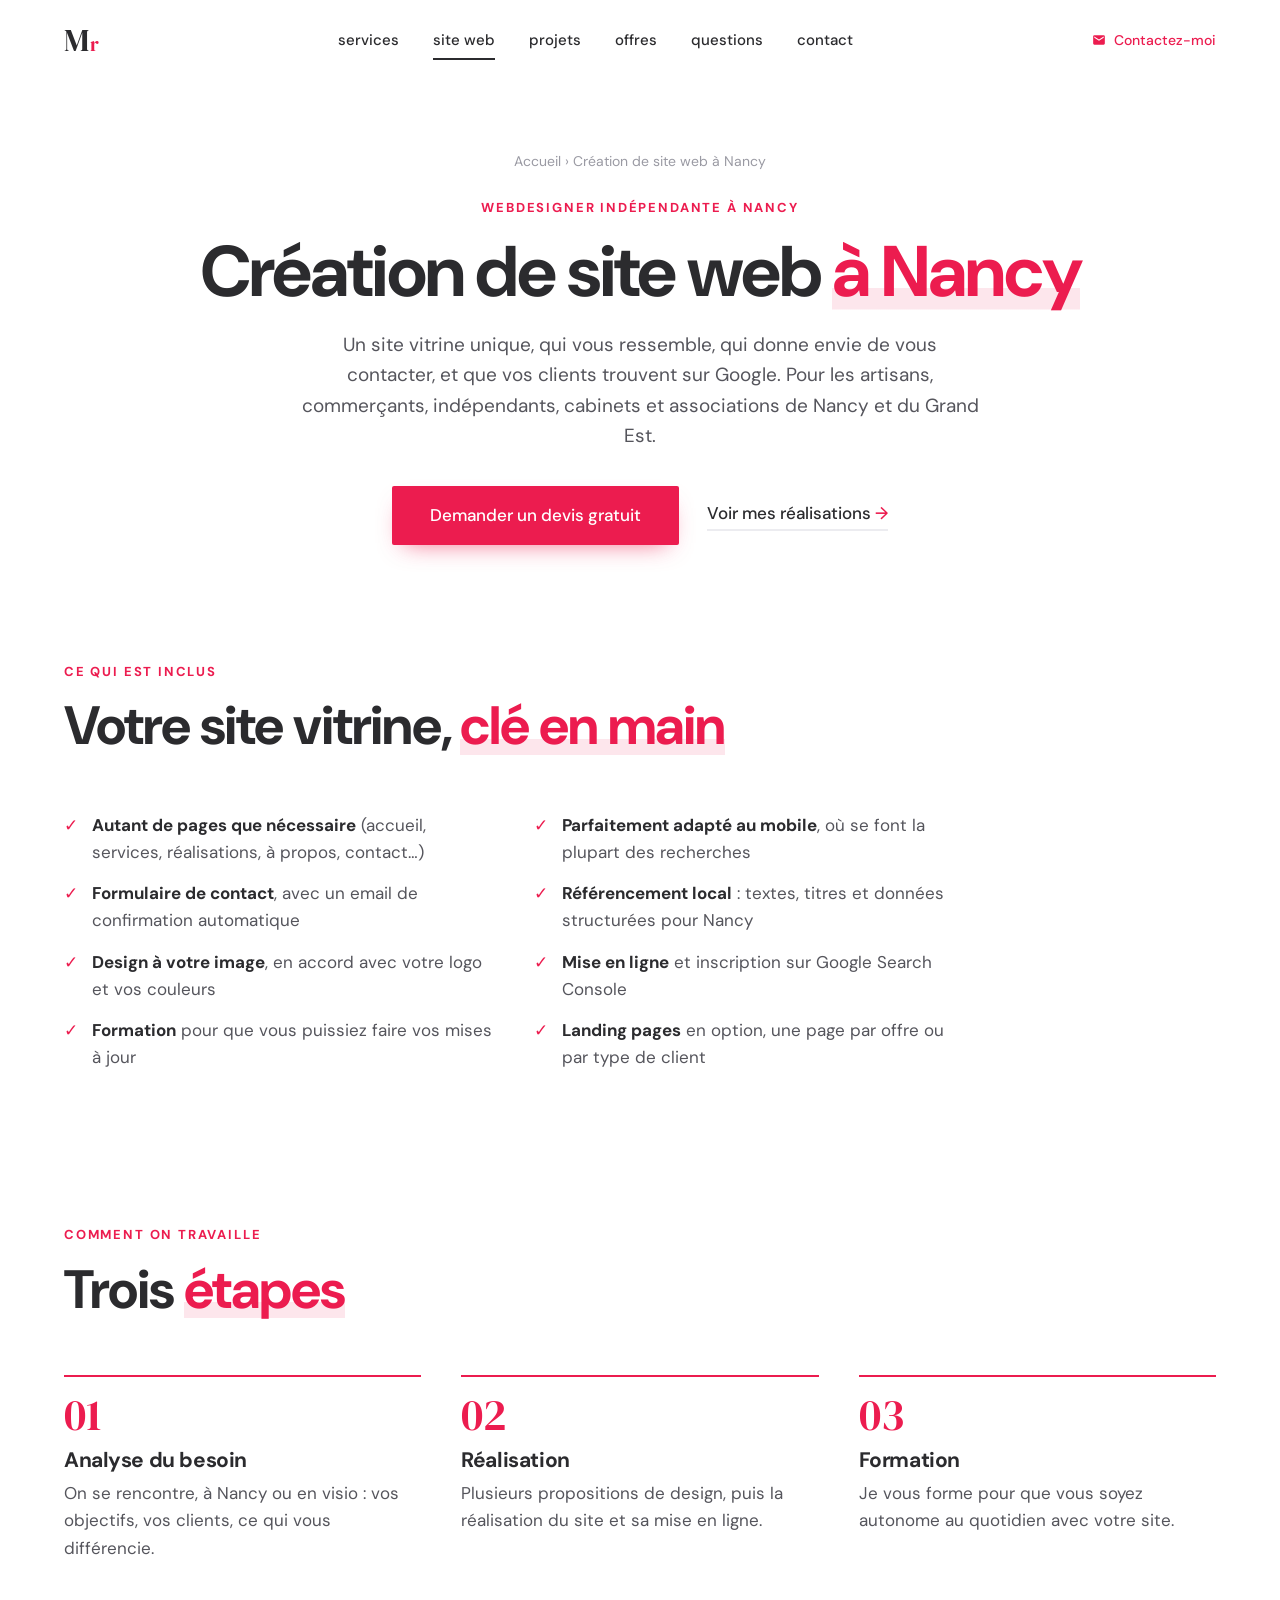
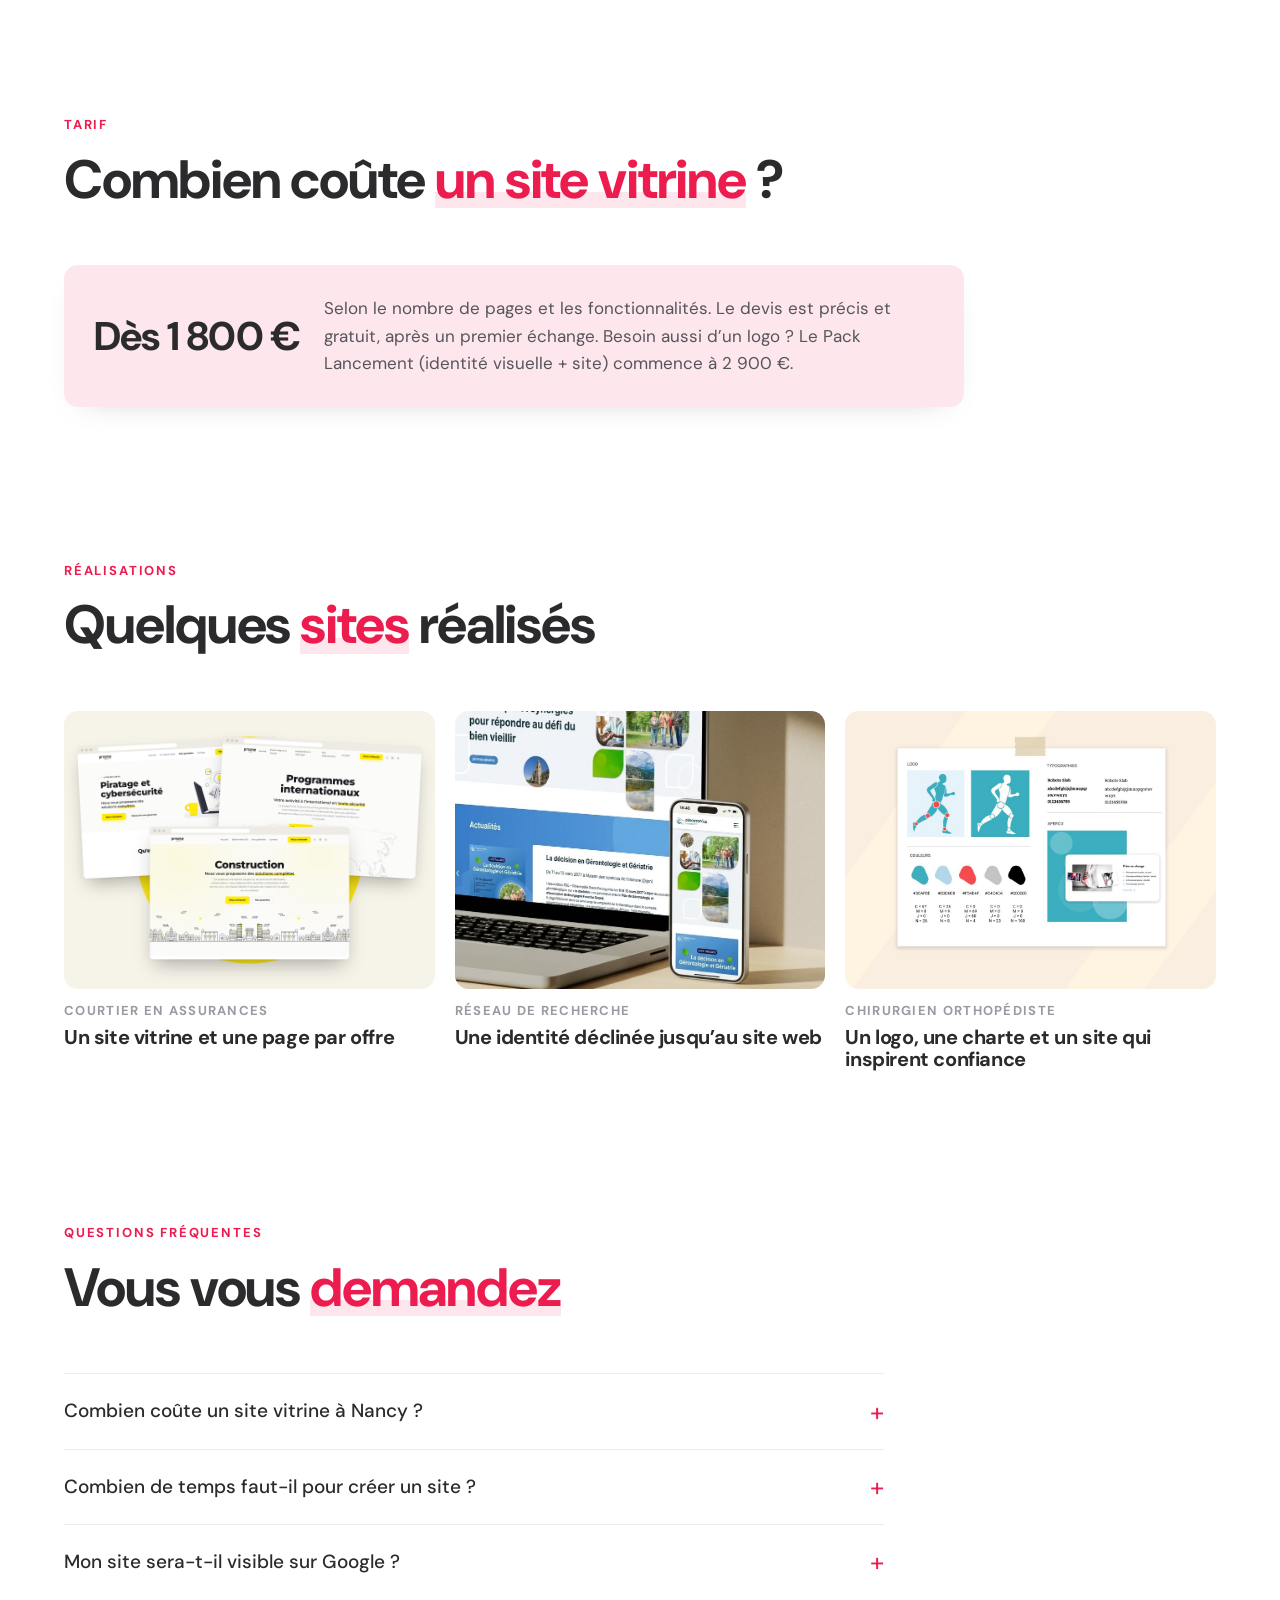
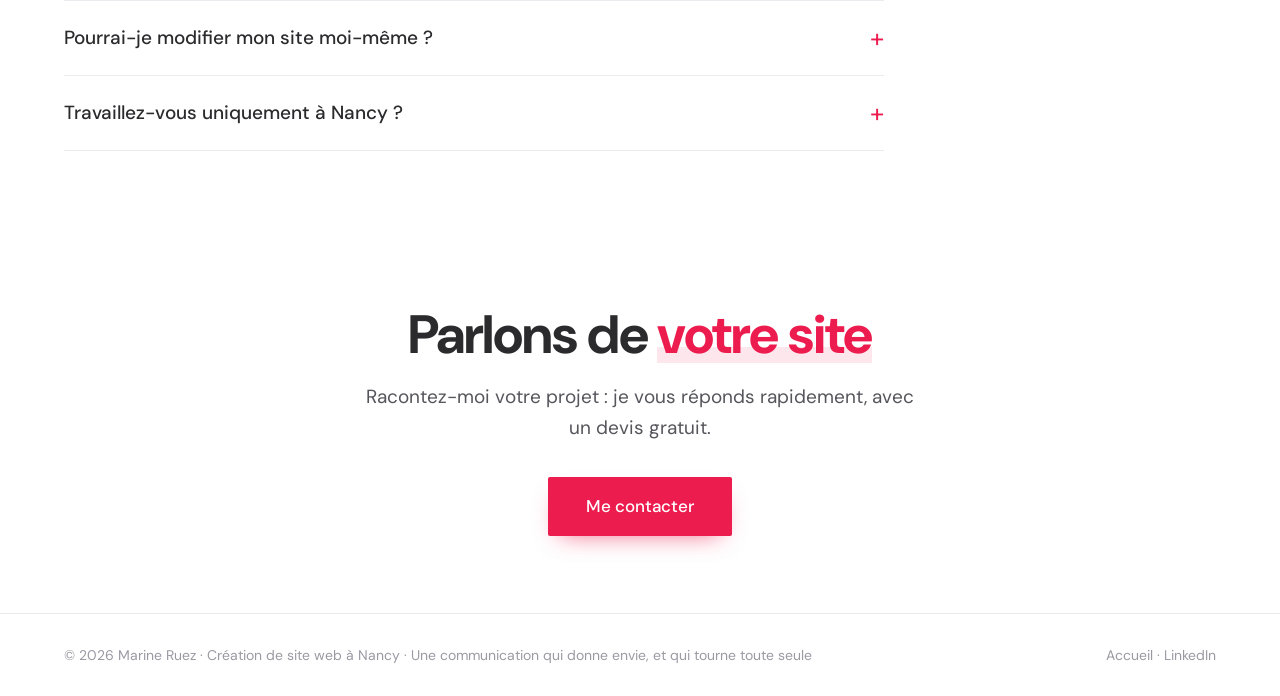
==== creation-site-web-nancy/index.html @ b9adcfc9 "Page « Création de site web à Nancy » et référencement local Nouvelle page dédiée, liens depuis le m" ====
<!doctype html>
<html lang="fr">
<head>
  <meta charset="utf-8">
  <meta name="viewport" content="width=device-width, initial-scale=1">
  <title>Création de site web à Nancy · Marine Ruez, webdesigner indépendante</title>
  <meta name="description" content="Création de site vitrine à Nancy pour les artisans, commerçants, indépendants et associations : un site unique, adapté au mobile, bien référencé sur Google. Devis gratuit.">
  <link rel="canonical" href="https://marineruez.fr/creation-site-web-nancy/">
  <meta name="robots" content="index, follow, max-image-preview:large">
  <meta name="author" content="Marine Ruez">
  <link rel="icon" href="../favicon.svg" type="image/svg+xml">

  <meta property="og:type" content="website">
  <meta property="og:locale" content="fr_FR">
  <meta property="og:site_name" content="Marine Ruez">
  <meta property="og:url" content="https://marineruez.fr/creation-site-web-nancy/">
  <meta property="og:title" content="Création de site web à Nancy · Marine Ruez">
  <meta property="og:description" content="Un site vitrine unique, adapté au mobile et bien référencé, pour les petites structures de Nancy et du Grand Est.">
  <meta property="og:image" content="https://marineruez.fr/assets/og-image.png">
  <meta property="og:image:width" content="1200">
  <meta property="og:image:height" content="630">
  <meta name="twitter:card" content="summary_large_image">

  <!-- Données structurées : service, fil d'Ariane et questions fréquentes -->
  <script type="application/ld+json">
  {
    "@context": "https://schema.org",
    "@graph": [
      {
        "@type": "Service",
        "@id": "https://marineruez.fr/creation-site-web-nancy/#service",
        "name": "Création de site web à Nancy",
        "serviceType": "Création de site web",
        "url": "https://marineruez.fr/creation-site-web-nancy/",
        "description": "Création de sites vitrines et de landing pages, adaptés au mobile et pensés pour le référencement, pour les petites structures de Nancy et du Grand Est.",
        "provider": { "@id": "https://marineruez.fr/#service" },
        "areaServed": [{ "@type": "City", "name": "Nancy" }, { "@type": "AdministrativeArea", "name": "Métropole du Grand Nancy" }, { "@type": "AdministrativeArea", "name": "Meurthe-et-Moselle" }, { "@type": "AdministrativeArea", "name": "Grand Est" }],
        "offers": { "@type": "Offer", "priceCurrency": "EUR", "priceSpecification": { "@type": "PriceSpecification", "minPrice": 1800, "priceCurrency": "EUR" } }
      },
      {
        "@type": "BreadcrumbList",
        "itemListElement": [
          { "@type": "ListItem", "position": 1, "name": "Accueil", "item": "https://marineruez.fr/" },
          { "@type": "ListItem", "position": 2, "name": "Création de site web à Nancy", "item": "https://marineruez.fr/creation-site-web-nancy/" }
        ]
      },
      {
        "@type": "FAQPage",
        "mainEntity": [
          { "@type": "Question", "name": "Combien coûte un site vitrine à Nancy ?", "acceptedAnswer": { "@type": "Answer", "text": "Un site vitrine coûte dès 1 800 €, selon le nombre de pages et les fonctionnalités. Le devis est personnalisé et gratuit." } },
          { "@type": "Question", "name": "Combien de temps faut-il pour créer un site ?", "acceptedAnswer": { "@type": "Answer", "text": "Cela dépend du projet et de la disponibilité des contenus (textes, photos). Je vous donne un planning précis avec le devis." } },
          { "@type": "Question", "name": "Mon site sera-t-il visible sur Google ?", "acceptedAnswer": { "@type": "Answer", "text": "Oui, le site est construit pour le référencement : textes qui reprennent les mots que tapent vos clients, pages rapides, adaptées au mobile, données structurées, et inscription sur Google Search Console. Je vous aide aussi à créer votre fiche Google Business Profile." } },
          { "@type": "Question", "name": "Pourrai-je modifier mon site moi-même ?", "acceptedAnswer": { "@type": "Answer", "text": "Oui. Je vous forme à la fin du projet pour que vous soyez autonome sur les mises à jour courantes." } },
          { "@type": "Question", "name": "Travaillez-vous uniquement à Nancy ?", "acceptedAnswer": { "@type": "Answer", "text": "Je suis basée à Nancy et je travaille avec des clients de Nancy, du Grand Nancy et du Grand Est, et partout en France à distance." } }
        ]
      }
    ]
  }
  </script>
  <link rel="preconnect" href="https://fonts.googleapis.com">
  <link rel="preconnect" href="https://fonts.gstatic.com" crossorigin>
  <link href="https://fonts.googleapis.com/css2?family=DM+Sans:opsz,wght@9..40,400;9..40,500;9..40,700&family=DM+Serif+Display&family=Caveat:wght@500;700&display=swap" rel="stylesheet">
  <link rel="stylesheet" href="../styles.css">
  <style>
    /* Styles propres à cette page, avec les couleurs du site */
    .page-hero { padding: 150px var(--gutter) 40px; max-width: calc(var(--content) + 2 * 64px); margin: 0 auto; text-align: center; }
    .page-hero h1 { font-size: clamp(40px, 5.6vw, 72px); font-weight: 700; letter-spacing: -0.03em; max-width: 900px; margin: 0 auto; }
    .page-hero .lead { max-width: 680px; margin-left: auto; margin-right: auto; }
    .page-hero .hero-ctas { display: flex; flex-wrap: wrap; align-items: center; justify-content: center; gap: 28px; margin-top: 34px; }
    .crumbs { font-size: 14px; color: var(--muted); margin-bottom: 26px; }
    .crumbs a { text-decoration: none; }
    .crumbs a:hover { color: var(--accent); }
    .checks { display: grid; grid-template-columns: repeat(2, minmax(0, 1fr)); gap: 14px 40px; max-width: 900px; }
    .checks li { position: relative; padding-left: 28px; color: var(--ink-soft); }
    .checks li::before { content: "✓"; position: absolute; left: 0; color: var(--accent); font-weight: 700; }
    .checks strong { color: var(--ink); }
    .steps { display: grid; grid-template-columns: repeat(3, minmax(0, 1fr)); gap: 40px; counter-reset: step; }
    .steps li { counter-increment: step; border-top: 2px solid var(--line); padding-top: 18px; }
    .steps li::before { content: "0" counter(step); display: block; font-family: var(--serif); font-size: 44px; color: var(--accent); line-height: 1; margin-bottom: 12px; }
    .steps h3 { font-size: 21px; margin-bottom: 8px; }
    .steps p { color: var(--ink-soft); }
    .price { display: flex; flex-wrap: wrap; align-items: center; gap: 10px 24px; background: var(--accent-soft); border-radius: var(--radius); padding: 30px; max-width: 900px; }
    .price strong { font-size: clamp(28px, 3.4vw, 40px); letter-spacing: -0.02em; }
    .price p { color: var(--ink-soft); flex: 1 1 280px; }
    .refs { display: grid; grid-template-columns: repeat(3, minmax(0, 1fr)); gap: 20px; }
    .ref img { border-radius: var(--radius); aspect-ratio: 4 / 3; object-fit: cover; width: 100%; background: var(--bg-soft); }
    .ref p { margin-top: 12px; font-size: 13px; font-weight: 700; letter-spacing: .1em; text-transform: uppercase; color: var(--muted); }
    .ref h3 { font-size: 20px; margin-top: 4px; }
    .cta-band { text-align: center; }
    .cta-band .lead { margin: 18px auto 34px; }
    .section-tight { padding-top: clamp(40px, 6vw, 80px); padding-bottom: clamp(40px, 6vw, 80px); }
    @media (max-width: 900px) {
      .page-hero { padding-top: 110px; }
      .steps, .refs, .checks { grid-template-columns: minmax(0, 1fr); }
    }

    /* ---------- Animations de la page ---------- */
    /* introduction : les lignes apparaissent l'une après l'autre au chargement */
    .page-hero > * { animation: hero-in .8s cubic-bezier(.2, .8, .2, 1) both; }
    .page-hero > :nth-child(2) { animation-delay: .1s; } .page-hero > :nth-child(3) { animation-delay: .2s; }
    .page-hero > :nth-child(4) { animation-delay: .35s; } .page-hero > :nth-child(5) { animation-delay: .5s; }
    @keyframes hero-in { from { opacity: 0; transform: translateY(22px); } }
    /* mots en couleur : un surlignage rose se dessine dessous */
    .page-hero h1 .accent, .title .accent {
      background: linear-gradient(var(--accent-soft), var(--accent-soft)) no-repeat 0 88% / 0 .3em;
      transition: background-size .9s cubic-bezier(.2, .8, .2, 1) .35s;
    }
    .page-hero h1 .accent { animation: hl-draw .9s .7s cubic-bezier(.2, .8, .2, 1) forwards; }
    @keyframes hl-draw { to { background-size: 100% .3em; } }
    .reveal.is-in .title .accent, .title.reveal.is-in .accent { background-size: 100% .3em; }
    /* apparitions au défilement : chaque élément d'un groupe arrive un peu après le précédent (--rd, posé en JS) ;
       :nth-child(n) pour passer devant les délais génériques de styles.css */
    main .reveal:nth-child(n) { transition-delay: var(--rd, 0s); }
    /* inclus : les lignes glissent depuis la gauche et la coche apparaît */
    .checks li.reveal { transform: translateX(-18px); }
    .checks li.reveal.is-in { transform: none; }
    .checks li::before { display: inline-block; transform: scale(0); transition: transform .45s cubic-bezier(.3, 1.6, .5, 1); }
    .checks li.is-in::before { transform: none; transition-delay: calc(var(--rd, 0s) + .3s); }
    /* étapes : le trait du haut se dessine, en rose */
    .steps li { border-top: 0; background: linear-gradient(var(--accent), var(--accent)) no-repeat 0 0 / 0 2px, linear-gradient(var(--line), var(--line)) no-repeat 0 0 / 100% 2px; }
    main .steps li.reveal:nth-child(n) { transition: opacity .7s ease, transform .7s ease, background-size 1s cubic-bezier(.2, .8, .2, 1); transition-delay: var(--rd, 0s), var(--rd, 0s), calc(var(--rd, 0s) + .3s); }
    /* bouton du bas : une fois apparu, il réagit tout de suite au survol */
    main .btn.reveal.is-in:nth-child(n) { transition: opacity .7s ease, transform .2s ease, background .2s; transition-delay: var(--rd, 0s), 0s, 0s; }
    .steps li.is-in { background-size: 100% 2px, 100% 2px; }
    /* tarif : le bloc grandit légèrement en apparaissant */
    .price.reveal { transform: translateY(24px) scale(.96); }
    .price.reveal.is-in { transform: none; }
    /* tarif : tuile qui tourne sur elle-même au survol (skill tuile-rotation) ;
       le délai d'apparition ne touche que l'opacité, pour que la rotation réponde tout de suite */
    .price { transform-origin: 50% 50%; box-shadow: 0 10px 30px -22px rgba(43, 43, 46, .35); }
    main .price.reveal.is-in:nth-child(n) {
      transition: opacity .7s ease, transform .5s cubic-bezier(.2, .8, .2, 1), box-shadow .5s ease;
      transition-delay: var(--rd, 0s), 0s, 0s;
    }
    /* réalisations : l'image se soulève au survol */
    .ref img { transition: transform .45s cubic-bezier(.2, .8, .2, 1), box-shadow .45s ease; }
    /* questions : la réponse se déplie en douceur */
    .faq details[open] p { animation: faq-open .45s ease; }
    @keyframes faq-open { from { opacity: 0; transform: translateY(-8px); } }
    @media (hover: hover) {
      .ref:hover img { transform: translateY(-8px); box-shadow: 0 26px 40px -24px rgba(43, 43, 46, .45); }
      /* tarif : le côté gauche vient vers l'avant, le droit recule ; angle plus doux car la tuile est large */
      .price.reveal.is-in:hover { transform: perspective(1200px) rotateY(8deg); box-shadow: 0 30px 50px -28px rgba(43, 43, 46, .45); }
    }
    @media (prefers-reduced-motion: reduce) {
      .checks li.reveal, .price.reveal { transform: none; }
      .checks li::before { transform: none; }
      .page-hero h1 .accent, .title .accent { background-size: 100% .3em; }
    }
  </style>
</head>
<body>

  <header class="topbar">
    <a href="../" class="logo" aria-label="Accueil">M<span>r</span></a>
    <nav class="nav" id="nav" aria-label="Navigation principale">
      <a href="../#services">services</a>
      <a href="./" class="is-active" aria-current="page">site web</a>
      <a href="../#projets">projets</a>
      <a href="../#offres">offres</a>
      <a href="#faq">questions</a>
      <a href="../#contact">contact</a>
      <a href="../#contact" class="nav-rdv">Contactez-moi</a>
    </nav>
    <a href="../#contact" class="call">
      <svg viewBox="0 0 24 24" aria-hidden="true"><path d="M20 4H4a2 2 0 0 0-2 2v12a2 2 0 0 0 2 2h16a2 2 0 0 0 2-2V6a2 2 0 0 0-2-2zm0 4.2-8 5-8-5V6l8 5 8-5z"/></svg>
      Contactez-moi
    </a>
    <button class="burger" aria-label="Ouvrir le menu" aria-controls="nav" aria-expanded="false"><span></span><span></span></button>
  </header>

  <main>

    <section class="page-hero">
      <p class="crumbs"><a href="../">Accueil</a> › Création de site web à Nancy</p>
      <p class="eyebrow">Webdesigner indépendante à Nancy</p>
      <h1>Création de site web <span class="accent">à Nancy</span></h1>
      <p class="lead">Un site vitrine unique, qui vous ressemble, qui donne envie de vous contacter, et que vos clients trouvent sur Google. Pour les artisans, commerçants, indépendants, cabinets et associations de Nancy et du Grand Est.</p>
      <div class="hero-ctas">
        <a href="../#contact" class="btn">Demander un devis gratuit</a>
        <a href="../#projets" class="link-arrow">Voir mes réalisations</a>
      </div>
    </section>

    <section class="section section-tight">
      <div class="section-head">
        <p class="eyebrow">Ce qui est inclus</p>
        <h2 class="title">Votre site vitrine, <span class="accent">clé en main</span></h2>
      </div>
      <ul class="checks">
        <li><strong>Autant de pages que nécessaire</strong> (accueil, services, réalisations, à propos, contact…)</li>
        <li><strong>Parfaitement adapté au mobile</strong>, où se font la plupart des recherches</li>
        <li><strong>Formulaire de contact</strong>, avec un email de confirmation automatique</li>
        <li><strong>Référencement local</strong>&nbsp;: textes, titres et données structurées pour Nancy</li>
        <li><strong>Design à votre image</strong>, en accord avec votre logo et vos couleurs</li>
        <li><strong>Mise en ligne</strong> et inscription sur Google Search Console</li>
        <li><strong>Formation</strong> pour que vous puissiez faire vos mises à jour</li>
        <li><strong>Landing pages</strong> en option, une page par offre ou par type de client</li>
      </ul>
    </section>

    <section class="section section-tight">
      <div class="section-head">
        <p class="eyebrow">Comment on travaille</p>
        <h2 class="title">Trois <span class="accent">étapes</span></h2>
      </div>
      <ol class="steps">
        <li>
          <h3>Analyse du besoin</h3>
          <p>On se rencontre, à Nancy ou en visio&nbsp;: vos objectifs, vos clients, ce qui vous différencie.</p>
        </li>
        <li>
          <h3>Réalisation</h3>
          <p>Plusieurs propositions de design, puis la réalisation du site et sa mise en ligne.</p>
        </li>
        <li>
          <h3>Formation</h3>
          <p>Je vous forme pour que vous soyez autonome au quotidien avec votre site.</p>
        </li>
      </ol>
    </section>

    <section class="section section-tight">
      <div class="section-head">
        <p class="eyebrow">Tarif</p>
        <h2 class="title">Combien coûte <span class="accent">un site vitrine</span>&nbsp;?</h2>
      </div>
      <div class="price">
        <strong>Dès 1&nbsp;800&nbsp;€</strong>
        <p>Selon le nombre de pages et les fonctionnalités. Le devis est précis et gratuit, après un premier échange. Besoin aussi d’un logo&nbsp;? Le Pack Lancement (identité visuelle + site) commence à 2&nbsp;900&nbsp;€.</p>
      </div>
    </section>

    <section class="section section-tight">
      <div class="section-head">
        <p class="eyebrow">Réalisations</p>
        <h2 class="title">Quelques <span class="accent">sites</span> réalisés</h2>
      </div>
      <div class="refs">
        <article class="ref">
          <img src="../assets/realisations/realisation-3.jpg" alt="Les trois landing pages Construction, Cybersécurité et Programmes internationaux" loading="lazy" onerror="this.remove()">
          <p>Courtier en assurances</p>
          <h3>Un site vitrine et une page par offre</h3>
        </article>
        <article class="ref">
          <img src="../assets/projets/site-gerontopole-vignette.jpg" alt="Le site affiché sur ordinateur et sur téléphone : page d’accueil et actualités" loading="lazy" onerror="this.remove()">
          <p>Réseau de recherche</p>
          <h3>Une identité déclinée jusqu’au site web</h3>
        </article>
        <article class="ref">
          <img src="../assets/projets/identite-chirurgie.jpg" alt="Planche d’identité : logo, couleurs, typographies et aperçu" loading="lazy" onerror="this.remove()">
          <p>Chirurgien orthopédiste</p>
          <h3>Un logo, une charte et un site qui inspirent confiance</h3>
        </article>
      </div>
    </section>

    <section class="section faq section-tight" id="faq">
      <div class="section-head">
        <p class="eyebrow">Questions fréquentes</p>
        <h2 class="title">Vous vous <span class="accent">demandez</span></h2>
      </div>
      <div class="faq-list">
        <details>
          <summary>Combien coûte un site vitrine à Nancy&nbsp;?</summary>
          <p>Un site vitrine coûte dès 1&nbsp;800&nbsp;€, selon le nombre de pages et les fonctionnalités. Le devis est personnalisé et gratuit.</p>
        </details>
        <details>
          <summary>Combien de temps faut-il pour créer un site&nbsp;?</summary>
          <p>Cela dépend du projet et de la disponibilité des contenus (textes, photos). Je vous donne un planning précis avec le devis.</p>
        </details>
        <details>
          <summary>Mon site sera-t-il visible sur Google&nbsp;?</summary>
          <p>Oui, le site est construit pour le référencement&nbsp;: textes qui reprennent les mots que tapent vos clients, pages rapides, adaptées au mobile, données structurées, et inscription sur Google Search Console. Je vous aide aussi à créer votre fiche Google Business Profile.</p>
        </details>
        <details>
          <summary>Pourrai-je modifier mon site moi-même&nbsp;?</summary>
          <p>Oui. Je vous forme à la fin du projet pour que vous soyez autonome sur les mises à jour courantes.</p>
        </details>
        <details>
          <summary>Travaillez-vous uniquement à Nancy&nbsp;?</summary>
          <p>Je suis basée à Nancy et je travaille avec des clients de Nancy, du Grand Nancy et du Grand Est, et partout en France à distance.</p>
        </details>
      </div>
    </section>

    <section class="section cta-band section-tight">
      <h2 class="title">Parlons de <span class="accent">votre site</span></h2>
      <p class="lead">Racontez-moi votre projet&nbsp;: je vous réponds rapidement, avec un devis gratuit.</p>
      <a href="../#contact" class="btn">Me contacter</a>
    </section>

  </main>

  <footer class="footer">
    <p>© <span id="year"></span> Marine Ruez · Création de site web à Nancy · Une communication qui donne envie, et qui tourne toute seule</p>
    <p class="footer-links"><a href="../">Accueil</a> · <a href="https://www.linkedin.com/in/marine-ruez-2370468b/" target="_blank" rel="noopener me">LinkedIn</a></p>
  </footer>

  <script>
    document.getElementById("year").textContent = new Date().getFullYear();
    const burger = document.querySelector(".burger");
    const nav = document.getElementById("nav");
    burger.addEventListener("click", () => {
      const open = burger.getAttribute("aria-expanded") === "true";
      burger.setAttribute("aria-expanded", String(!open));
      nav.classList.toggle("is-open", !open);
    });
    const topbar = document.querySelector(".topbar");
    addEventListener("scroll", () => topbar.classList.toggle("is-scrolled", scrollY > 10), { passive: true });

    // Apparitions au défilement : les éléments d'un même groupe arrivent l'un après l'autre
    const revealer = new IntersectionObserver(
      (entries) => entries.forEach((e) => e.isIntersecting && (e.target.classList.add("is-in"), revealer.unobserve(e.target))),
      { threshold: 0.15, rootMargin: "0px 0px -40px 0px" }
    );
    document.querySelectorAll(".section-head, .checks li, .steps li, .price, .ref, .faq details, .cta-band > *").forEach((el) => {
      el.classList.add("reveal");
      el.style.setProperty("--rd", [...el.parentElement.children].indexOf(el) * 0.08 + "s");
      revealer.observe(el);
    });
  </script>
</body>
</html>
---- styles.css ----
/* =========================================================
   Marine Ruez — portfolio
   ========================================================= */

:root {
  --ink: #2b2b2e;
  --ink-soft: #55555c;
  --muted: #9a9aa3;
  --line: #ececf0;
  --bg: #ffffff;
  --bg-soft: #f6f6f8;
  --accent: #ec1c4f;
  --accent-dark: #c8123f;
  --accent-soft: #fde6ec;
  --peach: #f4b9a7;
  --rose: #f7c3d4;
  --mint: #bfe3dc;
  --teal: #1f4e5f;

  /* marges latérales : contenu centré sur 1400px max, marge minimale sur petit écran */
  --content: 1400px;
  --gutter: max(clamp(20px, 5vw, 64px), calc((100% - var(--content)) / 2));
  --radius: 14px;

  --font: "DM Sans", system-ui, -apple-system, "Segoe UI", sans-serif;
  --serif: "DM Serif Display", Georgia, serif;
  --hand: "Caveat", "Comic Sans MS", cursive;
}

*, *::before, *::after { box-sizing: border-box; }
html { overflow-x: clip; scroll-behavior: smooth; scroll-padding-top: 90px; }
body {
  margin: 0;
  font-family: var(--font);
  color: var(--ink);
  background: var(--bg);
  font-size: 17px;
  line-height: 1.6;
  -webkit-font-smoothing: antialiased;
  overflow-x: clip;
}
img { max-width: 100%; display: block; }
a { color: inherit; }
h1, h2, h3 { line-height: 1.1; margin: 0; letter-spacing: -0.02em; }
p { margin: 0; }
ul, ol { margin: 0; padding: 0; list-style: none; }

.accent { color: var(--accent); }
.eyebrow {
  font-size: 13px; font-weight: 700; letter-spacing: .14em; text-transform: uppercase;
  color: var(--accent); margin-bottom: 14px;
}
.title { font-size: clamp(32px, 4.4vw, 54px); font-weight: 700; }
.lead { color: var(--ink-soft); font-size: 19px; max-width: 560px; margin-top: 18px; }

.btn {
  display: inline-flex; align-items: center; justify-content: center;
  background: var(--accent); color: #fff; text-decoration: none; font-weight: 500;
  padding: 16px 38px; border: 0; border-radius: 2px; font: inherit; font-weight: 500;
  cursor: pointer; transition: background .2s, transform .2s, box-shadow .2s;
  box-shadow: 0 10px 24px -12px rgba(236, 28, 79, .7);
}
.btn:hover { background: var(--accent-dark); transform: translateY(-2px); }
.btn--full { width: 100%; }
.link-arrow { font-weight: 500; text-decoration: none; border-bottom: 2px solid var(--line); padding-bottom: 2px; transition: border-color .2s; }
.link-arrow::after { content: " →"; color: var(--accent); }
.link-arrow:hover { border-color: var(--accent); }

:focus-visible { outline: 2px solid var(--accent); outline-offset: 3px; }

/* ---------- Topbar ---------- */
.logo {
  font-family: var(--serif); font-size: 32px; text-decoration: none; line-height: 1; color: var(--ink);
}
.logo span { color: var(--accent); font-size: .62em; margin-left: 1px; }
.topbar {
  position: fixed; top: 0; left: 0; right: 0; z-index: 30;
  display: flex; align-items: center; justify-content: space-between;
  padding: 22px var(--gutter);
  background: rgba(255, 255, 255, .86); backdrop-filter: blur(10px);
  transition: box-shadow .3s;
}
.topbar.is-scrolled { box-shadow: 0 1px 0 var(--line); }
.burger { display: none; }
.nav { display: flex; gap: 34px; }
.nav a {
  text-decoration: none; font-size: 15px; font-weight: 500; position: relative; padding: 6px 0;
}
.nav a::after {
  content: ""; position: absolute; left: 0; right: 0; bottom: -2px; height: 2px; background: var(--ink);
  transform: scaleX(0); transform-origin: left; transition: transform .3s;
}
.nav a:hover::after, .nav a.is-active::after { transform: scaleX(1); }
.call {
  display: inline-flex; align-items: center; gap: 8px; color: var(--accent);
  font-size: 14px; font-weight: 500; text-decoration: none;
}
.call svg { width: 14px; height: 14px; fill: currentColor; }


/* ---------- 1. Hero ---------- */
.hero {
  min-height: 100vh; padding: 120px var(--gutter) 48px;
  display: grid; grid-template-columns: minmax(0, 1fr) minmax(0, 1.25fr); grid-template-rows: 1fr auto;
  column-gap: 40px; align-items: center;
}
.hello { font-size: 19px; font-weight: 500; margin-bottom: 6px; }
.hero h1 { font-size: clamp(54px, 7.4vw, 96px); font-weight: 700; letter-spacing: -0.04em; }
.i-dot { position: relative; }
.i-dot::before {
  /* le point rouge du « i », comme sur la maquette */
  content: ""; position: absolute; left: 50%; top: .29em; width: .2em; height: .2em; border-radius: 50%;
  background: var(--accent); transform: translateX(-50%); box-shadow: 0 0 0 .06em var(--bg);
}
.hero-lead { font-size: clamp(24px, 2.7vw, 34px); font-weight: 700; letter-spacing: -0.02em; line-height: 1.2; margin-top: 18px; max-width: 620px; color: var(--ink-soft); }
.hero-sub { margin-top: 18px; color: var(--ink-soft); max-width: 540px; }
.hero-ctas { display: flex; align-items: center; gap: 28px; margin-top: 36px; flex-wrap: wrap; }

.hero-info {
  grid-column: 1 / -1; display: flex; gap: 0; margin: 48px 0 0; flex-wrap: wrap;
}
.hero-info > div { padding-right: 36px; margin-right: 36px; border-right: 1px solid var(--line); }
.hero-info > div:last-child { border: 0; }
.hero-info dt { font-weight: 700; font-size: 16px; }
.hero-info dd { margin: 4px 0 0; font-size: 15px; color: var(--ink-soft); }
.hero-info a { text-decoration: none; }
.hero-info a:hover { color: var(--accent); }

/* Collage */
.collage { position: relative; aspect-ratio: 1 / 1.08; width: 100%; max-width: 540px; justify-self: center; container-type: inline-size; margin-right: 170px; /* place pour les pétales qui dépassent à droite */ }
.collage-wash {
  position: absolute; inset: 4% 0 0 6%;
  background: radial-gradient(closest-side, #f3f3f6 60%, transparent 100%);
  border-radius: 46% 54% 40% 60% / 50% 40% 60% 50%;
}
.big-m {
  position: absolute; left: 58%; top: 16%; font-family: var(--serif);
  font-size: 82cqw; line-height: .78; color: #141416; z-index: 3; user-select: none;
}
.portrait {
  /* portrait vectorisé : les traits se dessinent à l'arrivée sur la page.
     Le tracé sert de masque qui révèle l'encre finale : l'épaisseur du trait reste constante. */
  position: absolute; left: 2%; top: 0; width: 66%; height: 86%;
}
.portrait-svg { width: 100%; height: 100%; overflow: visible; }
.portrait-svg .lines path {
  fill: none; stroke: #fff; stroke-width: 16; stroke-linecap: round; stroke-linejoin: round;
  stroke-dasharray: 1; stroke-dashoffset: 1;
  animation: draw-line 1.3s ease-out both;
}
.portrait-svg .ink { fill: #1a1a1a; fill-rule: evenodd; }
@keyframes draw-line { to { stroke-dashoffset: 0; } }
@media (prefers-reduced-motion: reduce) {
  .portrait-svg .lines path { animation: none; stroke-dashoffset: 0; }
}
.dot-black { position: absolute; z-index: 3; width: 18px; height: 18px; border-radius: 50%; background: #141416; left: 55%; top: 11%; }
.line-d { position: absolute; z-index: 3; left: 123%; top: 57%; width: 10%; }
/* deux pétales le long du côté droit de la tête */
.petals-side { position: absolute; z-index: 1; right: 18%; top: 4%; width: 34%; height: 70%; pointer-events: none; transform: rotate(14deg); transform-origin: 50% 100%; }
/* les deux pétales partent du même point (en bas) et s’ouvrent en éventail */
.petals-side svg { position: absolute; left: 50%; bottom: 0; height: 100%; width: auto; overflow: visible; transform-origin: 50% 100%; }
.petal-a { transform: translateX(-50%) rotate(-9deg); animation: sway 8s ease-in-out infinite; }
.petal-b { height: 88% !important; transform: translateX(-50%) rotate(15deg); animation: sway 8s ease-in-out -4s infinite; }
@keyframes sway { 50% { rotate: 3deg; } }
.vertical-text {
  position: absolute; z-index: 3; left: -7%; top: 2%; writing-mode: vertical-rl; transform: rotate(180deg);
  font-size: 12px; letter-spacing: .14em; text-transform: uppercase; line-height: 1.5;
}

/* ---------- 3. Story (animation au défilement) ---------- */
.story { height: 280vh; position: relative; }
.story-sticky {
  position: sticky; top: 0; height: 100vh; padding: 100px var(--gutter) 30px;
  display: grid; grid-template-columns: minmax(260px, 1fr) minmax(0, 2fr); gap: 40px; align-items: center;
}
.verbs { display: flex; flex-direction: column; gap: 10px; margin-top: 10px; }
.verb { padding: 16px 0 16px 22px; border-left: 2px solid var(--line); transition: border-color .4s; }
.verb h2 {
  font-size: clamp(30px, 3.4vw, 46px); color: #d4d4da; transition: color .4s;
  display: flex; align-items: baseline; gap: 14px;
}
.verb-num { font-size: 13px; letter-spacing: .1em; color: var(--muted); font-weight: 500; }
.verb p, .verb .verb-body {
  color: var(--ink-soft); font-size: 16px; max-height: 0; overflow: hidden; opacity: 0;
  transition: max-height .5s ease, opacity .4s ease, margin .4s;
}
.verb .verb-body p { max-height: none; opacity: 1; overflow: visible; }
.verb .verb-body p + p { margin-top: 8px; }
.verb.is-active { border-color: var(--accent); }
.verb.is-active h2 { color: var(--ink); }
.verb.is-active .verb-num { color: var(--accent); }
.verb.is-active > p, .verb.is-active .verb-body { max-height: 260px; opacity: 1; margin-top: 10px; }

.story-caption { display: none; }
.stage-wrap { position: relative; height: 100%; min-height: 0; min-width: 0; overflow: hidden; }
.stage {
  position: absolute; left: 50%; top: 50%; width: 760px; height: 600px;
  transform: translate(-50%, -50%) scale(var(--s, 1));
}

/* newsletter */
.nl { position: absolute; left: 240px; top: 100px; width: 280px; height: 380px; transform-origin: 50% 50%; }
.nl-sketch { position: absolute; inset: 0; width: 100%; height: 100%; overflow: visible; }
.nl-sketch path { stroke-dasharray: 1 1; stroke-dashoffset: 1; }
.note {
  position: absolute; font-family: var(--hand); font-size: 24px; color: var(--accent); white-space: nowrap;
  opacity: 0; transform: rotate(-4deg);
}
.note-1 { left: -100px; top: 4px; }
.note-2 { right: -150px; top: 108px; transform: rotate(3deg); }
.note-3 { right: -170px; top: 192px; }
.note-4 { left: -170px; top: 318px; transform: rotate(-6deg); }

.mock { position: absolute; inset: 0; border-radius: 6px; overflow: hidden; }
.m-block { position: absolute; opacity: 0; }
.m-header { left: 0; top: 0; width: 100%; height: 64px; background: var(--teal); display: flex; align-items: center; justify-content: space-between; padding: 0 18px; }
.m-logo { width: 30px; height: 30px; border-radius: 50%; background: var(--peach); color: var(--teal); font: 700 12px/30px var(--font); text-align: center; }
.m-nav { display: flex; flex-direction: column; gap: 6px; align-items: flex-end; }
.m-nav i { display: block; height: 4px; width: 52px; border-radius: 4px; background: rgba(255,255,255,.5); }
.m-nav i + i { width: 40px; }
.m-hero { left: 24px; top: 80px; width: 232px; height: 100px; border-radius: 4px; background: linear-gradient(160deg, #fbe3d9, var(--peach)); overflow: hidden; }
.m-sun { position: absolute; width: 34px; height: 34px; border-radius: 50%; background: var(--accent); right: 36px; top: 18px; }
.m-hill { position: absolute; left: -20px; bottom: -40px; width: 180px; height: 90px; border-radius: 50%; background: var(--teal); }
.m-hill--2 { left: 100px; bottom: -50px; width: 200px; background: #2f6b7f; }
.m-title { left: 24px; top: 190px; width: 232px; font-weight: 700; font-size: 15.5px; line-height: 1.25; color: var(--teal); letter-spacing: -0.01em; }
.m-lines { left: 24px; top: 238px; width: 232px; display: flex; flex-direction: column; gap: 7px; }
.m-lines i { display: block; height: 5px; border-radius: 4px; background: #e6e2dc; }
.m-lines i:nth-child(3) { width: 92%; } .m-lines i:nth-child(4) { width: 70%; }
.m-btn { left: 24px; top: 294px; width: 110px; height: 30px; border-radius: 4px; background: var(--accent); color: #fff; font-size: 12px; font-weight: 700; display: grid; place-items: center; }
.m-footer { left: 0; top: 342px; width: 100%; height: 38px; border-top: 1px solid #e6e2dc; display: flex; justify-content: space-between; align-items: center; padding: 0 24px; font-size: 10px; color: #8a8a90; }
.mock::before { content: ""; position: absolute; inset: 0; background: #f6f1ea; opacity: var(--mock-bg, 0); }

.swatches { position: absolute; left: 240px; top: 506px; width: 280px; display: flex; justify-content: space-between; }
.swatches li { width: 56px; text-align: center; opacity: 0; }
.swatches li::before { content: ""; display: block; width: 40px; height: 40px; margin: 0 auto 6px; border-radius: 50%; background: var(--c); border: 1px solid rgba(0,0,0,.08); }
.swatches span { font-family: var(--hand); font-size: 17px; color: var(--ink-soft); }

/* supports imprimés */
.print { position: absolute; opacity: 0; will-change: transform, opacity; }
.print .m-logo { display: block; }
.print-kakemono { left: 570px; top: 36px; width: 150px; height: 484px; transform: perspective(900px) rotateY(-22deg); transform-origin: 100% 50%; }
.kk-sheet {
  position: absolute; left: 0; top: 0; width: 100%; height: 470px; padding: 26px 14px 0; overflow: hidden;
  background: var(--teal); color: #fff; text-align: center; box-shadow: 0 24px 40px -24px rgba(30,30,40,.5);
  clip-path: inset(calc(var(--unroll, 0) * 100%) 0 0 0);
}
.kk-bar { position: absolute; left: -4px; right: -4px; top: calc(var(--unroll, 0) * 100%); height: 6px; background: #8a8a90; border-radius: 3px; }
.kk-sheet .kk-logo { margin: 0 auto 14px; width: 44px; height: 44px; line-height: 44px; font-size: 15px; }
.kk-title { font-size: 24px; font-weight: 700; letter-spacing: -0.01em; line-height: 1.05; }
.kk-sub { font-family: var(--hand); font-size: 18px; color: var(--peach); margin-top: 4px; }
.kk-visual, .fl-visual { position: relative; overflow: hidden; border-radius: 4px; background: linear-gradient(160deg, #fbe3d9, var(--peach)); }
.kk-visual { height: 150px; margin: 18px 0 16px; }
.kk-visual .m-sun { right: 22px; top: 22px; }
.kk-lines { display: flex; flex-direction: column; gap: 7px; align-items: center; }
.kk-lines i { display: block; height: 5px; width: 100%; border-radius: 4px; background: rgba(255,255,255,.35); }
.kk-lines i:nth-child(2) { width: 84%; } .kk-lines i:nth-child(3) { width: 62%; }
.kk-url { position: absolute; left: 0; right: 0; bottom: 0; padding: 12px 0; background: var(--accent); font-size: 12px; font-weight: 700; letter-spacing: .04em; }
.kk-foot { position: absolute; left: -12px; right: -12px; bottom: 0; height: 16px; border-radius: 4px 4px 8px 8px; background: #6b6b72; }

.print-card { width: 180px; height: 110px; perspective: 700px; }
.print-card--back { left: 22px; top: 56px; }
.print-card--front { left: 36px; top: 132px; }
.card-inner { position: absolute; inset: 0; transform-style: preserve-3d; transform: rotateY(var(--flip, 0deg)); }
.card-face {
  position: absolute; inset: 0; border-radius: 4px; backface-visibility: hidden; -webkit-backface-visibility: hidden;
  box-shadow: 0 18px 30px -18px rgba(30,30,40,.45);
}
.card-recto { background: var(--teal); color: #fff; display: flex; align-items: center; justify-content: center; gap: 10px; font-size: 16px; }
.card-verso { background: #fff; border: 1px solid var(--line); transform: rotateY(180deg); padding: 16px 16px 0; line-height: 1.25; }
.card-verso b { display: block; font-size: 14px; color: var(--teal); }
.card-verso > span { font-size: 10px; color: var(--muted); }
.card-contact { margin-top: 12px; display: flex; flex-direction: column; gap: 5px; }
.card-contact i { display: block; height: 4px; width: 70%; border-radius: 4px; background: #e6e2dc; }
.card-contact i:nth-child(2) { width: 55%; } .card-contact i:nth-child(3) { width: 62%; }
.card-dot { position: absolute; right: 14px; bottom: 14px; width: 26px; height: 26px; border-radius: 50%; background: var(--accent); }

.print-flyer {
  left: 40px; top: 292px; width: 150px; height: 212px; padding: 10px; background: #f6f1ea;
  border-radius: 3px; box-shadow: 0 22px 36px -20px rgba(30,30,40,.45);
}
.fl-visual { height: 92px; }
.fl-visual .m-sun { width: 24px; height: 24px; right: 18px; top: 14px; }
.fl-title { margin-top: 10px; font-size: 15px; font-weight: 700; line-height: 1.1; color: var(--teal); }
.fl-date { margin: 4px 0 10px; font-size: 10px; font-weight: 700; color: var(--accent); }
.print-flyer .kk-lines { align-items: flex-start; }
.print-flyer .kk-lines i { background: #e6e2dc; }

.crops { position: absolute; left: 240px; top: 100px; width: 280px; height: 380px; pointer-events: none; opacity: 0; }
.crops i { position: absolute; width: 18px; height: 18px; border: 0 solid var(--ink-soft); }
.crops i:nth-child(1) { left: -24px; top: -24px; border-right-width: 1px; border-bottom-width: 1px; }
.crops i:nth-child(2) { right: -24px; top: -24px; border-left-width: 1px; border-bottom-width: 1px; }
.crops i:nth-child(3) { left: -24px; bottom: -24px; border-right-width: 1px; border-top-width: 1px; }
.crops i:nth-child(4) { right: -24px; bottom: -24px; border-left-width: 1px; border-top-width: 1px; }
.print-note {
  position: absolute; left: 0; right: 0; top: 540px; text-align: center;
  font-family: var(--hand); font-size: 24px; color: var(--accent); opacity: 0; transform: rotate(-2deg);
}

/* enveloppe */
.envelope, .flyer { position: absolute; width: 170px; height: 110px; left: 295px; top: 235px; opacity: 0; perspective: 600px; }
.env-body {
  position: absolute; inset: 0; border-radius: 6px; background: #fff; border: 1.5px solid var(--ink);
  background-image: linear-gradient(to top right, transparent calc(50% - 1px), var(--line) 50%, transparent calc(50% + 1px)),
                    linear-gradient(to top left, transparent calc(50% - 1px), var(--line) 50%, transparent calc(50% + 1px));
  background-size: 50% 100%; background-position: left, right; background-repeat: no-repeat;
  box-shadow: 0 18px 30px -18px rgba(0,0,0,.35);
}
.env-flap {
  position: absolute; left: 0; top: 0; width: 100%; height: 62%;
  background: var(--accent-soft); border: 1.5px solid var(--ink); border-top: 0;
  clip-path: polygon(0 0, 100% 0, 50% 100%); transform-origin: top; transform: rotateX(var(--flap, 180deg));
}
.env-seal { position: absolute; left: 50%; top: 52%; width: 18px; height: 18px; margin: -9px; border-radius: 50%; background: var(--accent); opacity: var(--seal, 0); }
.flyer { will-change: transform; }
.sent-note {
  position: absolute; left: 0; right: 0; top: 280px; text-align: center;
  font-family: var(--hand); font-size: 30px; color: var(--accent); opacity: 0; transform: rotate(-3deg);
}

/* destinations */
.dest { position: absolute; opacity: 0; background: #fff; border: 1px solid var(--line); border-radius: var(--radius); box-shadow: 0 24px 50px -30px rgba(30,30,40,.35); font-size: 12px; }
.dest-inbox { left: 0; top: 120px; width: 210px; padding: 14px; }
.dest-title { font-weight: 700; font-size: 13px; margin-bottom: 8px; }
.dest-inbox li { padding: 8px 6px; border-top: 1px solid var(--line); display: flex; flex-direction: column; line-height: 1.3; }
.dest-inbox li b { font-size: 12px; }
.dest-inbox li span { color: var(--muted); font-size: 11px; }
.dest-inbox .inbox-new { max-height: 0; padding: 0 6px; overflow: hidden; border: 0; background: var(--accent-soft); border-radius: 6px; transition: max-height .4s, padding .4s; }
.dest-inbox.got .inbox-new { max-height: 60px; padding: 8px 6px; }
.dest-phone { left: 594px; top: 10px; width: 136px; height: 260px; border-radius: 24px; border: 6px solid var(--ink); padding: 26px 10px 10px; background: #f3f3f6; }
.phone-notch { position: absolute; top: 6px; left: 50%; width: 44px; height: 8px; margin-left: -22px; border-radius: 6px; background: var(--ink); }
.phone-notif { background: #fff; border-radius: 10px; padding: 8px; line-height: 1.25; transform: translateY(-10px); opacity: 0; transition: .4s; box-shadow: 0 8px 18px -10px rgba(0,0,0,.3); }
.phone-notif b { display: block; font-size: 11px; color: var(--accent); }
.phone-notif span { font-size: 10px; color: var(--ink-soft); }
.dest-phone.got .phone-notif { transform: none; opacity: 1; }
.phone-lines { margin-top: 12px; display: flex; flex-direction: column; gap: 8px; }
.phone-lines i { display: block; height: 30px; border-radius: 8px; background: #e6e6eb; }
.dest-linkedin { left: 530px; top: 300px; width: 230px; padding: 12px; }
.li-head { display: flex; gap: 8px; align-items: center; line-height: 1.2; }
.li-head b { display: block; font-size: 12px; }
.li-head span { font-size: 10px; color: var(--muted); }
.li-avatar { width: 28px; height: 28px; border-radius: 50%; background: var(--teal); flex: none; }
.dest-linkedin p { margin: 8px 0; font-size: 11px; line-height: 1.35; }
.li-img { height: 70px; border-radius: 6px; background: linear-gradient(160deg, #fbe3d9, var(--peach)); opacity: .3; transition: opacity .4s; }
.li-react { display: flex; justify-content: space-between; margin-top: 8px; color: var(--muted); font-size: 10px; }
.dest-linkedin.got .li-img { opacity: 1; }
.dest-linkedin.got .li-react span:first-child { color: var(--accent); }

/* ---------- Sections génériques ---------- */
.section { padding: clamp(80px, 11vw, 140px) var(--gutter); }
.section-head { margin-bottom: 56px; max-width: 760px; }

/* ---------- 4. Automatisations ---------- */
.auto { background: var(--bg-soft); position: relative; overflow: hidden; }
.auto > :not(.auto-intro) { position: relative; z-index: 1; }

/* intro : un point rouge rebondit, grossit jusqu'à remplir l'encart, devient gris clair, puis le contenu apparaît */
.auto-intro { display: none; position: absolute; inset: 0; z-index: 2; pointer-events: none; }
.auto.intro-pending { background: var(--bg); }
.auto.intro-pending .auto-intro { display: block; }
.auto.intro-pending > .section-head, .auto.intro-pending > .auto-grid { opacity: 0; transform: translateY(24px); visibility: hidden; }
.auto > .section-head, .auto > .auto-grid { transition: opacity .4s ease, transform .4s ease; }
.auto > .auto-grid { transition-delay: .1s; }
.auto-dot { position: absolute; left: 50%; top: 30vh; width: 28px; height: 28px; margin: -14px 0 0 -14px; opacity: 0; }
.auto-dot > span { display: block; width: 100%; height: 100%; border-radius: 50%; background: var(--accent); }
.auto.is-playing .auto-dot { animation: dot-bounce .5s forwards; }
.auto.is-playing .auto-dot > span {
  animation: dot-grow .4s cubic-bezier(.7, 0, .3, 1) .5s forwards, dot-fade .25s ease .85s forwards;
}
@keyframes dot-bounce {
  0%   { opacity: 1; transform: translateY(-26vh); animation-timing-function: cubic-bezier(.55, 0, 1, .45); }
  34%  { transform: translateY(0) scale(1.25, .8); animation-timing-function: cubic-bezier(0, .55, .45, 1); }
  52%  { transform: translateY(-10vh) scale(.95, 1.05); animation-timing-function: cubic-bezier(.55, 0, 1, .45); }
  68%  { transform: translateY(0) scale(1.15, .88); animation-timing-function: cubic-bezier(0, .55, .45, 1); }
  80%  { transform: translateY(-3vh); animation-timing-function: cubic-bezier(.55, 0, 1, .45); }
  90%  { transform: translateY(0) scale(1.06, .95); }
  100% { opacity: 1; transform: translateY(0); }
}
@keyframes dot-grow { to { transform: scale(var(--grow, 120)); } }
@keyframes dot-fade { to { background: var(--bg-soft); } }
.auto-grid { display: grid; grid-template-columns: repeat(4, minmax(0, 1fr)); gap: 18px; }
.auto-card {
  background: #fff; border-radius: var(--radius); padding: 22px 24px 26px; border: 1px solid var(--line);
  transition: transform .3s, box-shadow .3s, border-color .3s; display: flex; flex-direction: column;
}
.auto-card:hover { transform: translateY(-4px); box-shadow: 0 26px 50px -30px rgba(30,30,40,.35); border-color: transparent; }
.auto-when { font-size: 13px; font-weight: 700; letter-spacing: .12em; text-transform: uppercase; color: var(--accent); }
.auto-then { color: var(--ink-soft); font-size: 15.5px; line-height: 1.45; margin-top: 8px; }
.auto-then b { color: var(--ink); }

/* cartes qui se retournent */
.flip-card { height: 236px; perspective: 1200px; cursor: pointer; border-radius: var(--radius); }
.flip-card:focus-visible { outline: 2px solid var(--accent); outline-offset: 4px; }
.flip-inner {
  position: relative; width: 100%; height: 100%; transform-style: preserve-3d;
  transition: transform .7s cubic-bezier(.2, .7, .2, 1);
}
@media (hover: hover) {
  .flip-card:hover .flip-inner { transform: rotateY(180deg); }
}
.flip-card:focus-visible .flip-inner, .flip-card.is-flipped .flip-inner { transform: rotateY(180deg); }
.flip-face {
  position: absolute; inset: 0; border-radius: var(--radius); padding: 20px 20px 18px;
  backface-visibility: hidden; -webkit-backface-visibility: hidden;
  display: flex; flex-direction: column; border: 1px solid var(--line); overflow: hidden;
}
.flip-front { background: #fff; }
.flip-front h3 { font-size: 19px; line-height: 1.25; margin-top: 8px; max-width: 92%; }
.flip-num {
  position: absolute; right: 14px; bottom: -12px; font-family: var(--serif); font-size: 80px; line-height: 1;
  color: transparent; -webkit-text-stroke: 1.2px #e4e4ea; pointer-events: none;
}
.flip-hint { margin-top: auto; display: flex; align-items: center; gap: 10px; font-size: 13px; white-space: nowrap; color: var(--muted); position: relative; }
.flip-icon {
  width: 30px; height: 30px; border-radius: 50%; display: grid; place-items: center;
  background: var(--accent-soft); color: var(--accent); font-size: 16px; transition: transform .5s;
}
.flip-card:hover .flip-icon { transform: rotate(180deg); }
.flip-back {
  transform: rotateY(180deg); background: var(--ink); border-color: var(--ink); color: #fff; justify-content: center;
}
/* étiquette du type d'exemple */
.flip-tag {
  align-self: flex-start; margin-bottom: 12px; padding: 4px 10px; border-radius: 30px;
  font-size: 11.5px; font-weight: 700; letter-spacing: .04em; white-space: nowrap;
  background: var(--tag-bg); color: var(--tag-ink);
}
/* mêmes couleurs pour les catégories des réalisations : Image / Print / Outils */
.flip-card--design, .cat--image { --tag-bg: #dcecef; --tag-ink: var(--teal); }
.flip-card--print, .cat--print { --tag-bg: #fde3d9; --tag-ink: #a2452a; }
.flip-card--auto, .cat--outils { --tag-bg: var(--accent-soft); --tag-ink: var(--accent-dark); }
.project-cats { display: flex; flex-wrap: wrap; gap: 6px; margin-bottom: 10px; }
.cat {
  padding: 4px 10px; border-radius: 30px; font-size: 11.5px; font-weight: 700; letter-spacing: .04em;
  background: var(--tag-bg); color: var(--tag-ink);
}
.flip-back .flip-tag { background: rgba(255,255,255,.12); color: #fff; }
.flip-back .auto-then { color: #d0d0d7; }
.flip-back .auto-then b { color: #fff; }
.auto-card--cta { min-height: 236px; padding: 20px; background: var(--accent); color: #fff; border-color: var(--accent); justify-content: center; gap: 10px; }
.auto-card--cta p { color: #ffe1e8 !important; }
.auto-card--cta .btn { background: #fff; color: var(--accent); box-shadow: none; }
.auto-card--cta .btn:hover { background: var(--ink); color: #fff; }
.auto-card--cta h3 { font-size: 20px; line-height: 1.2; }
.auto-card--cta .btn { align-self: flex-start; padding: 11px 24px; margin-top: 4px; }

/* ---------- 5. Outils ---------- */
.tools { height: 130vh; position: relative; border-bottom: 1px solid var(--line); }
.tools-sticky {
  position: sticky; top: 0; height: 100vh; padding: 90px var(--gutter) 40px;
  display: flex; flex-direction: column; align-items: center; justify-content: center; gap: 30px; overflow: hidden;
}
.tools-label { font-size: 13px; font-weight: 700; letter-spacing: .14em; text-transform: uppercase; color: var(--muted); }
.cloud {
  display: flex; flex-wrap: wrap; justify-content: center; align-items: center;
  gap: clamp(6px, 1vw, 14px) clamp(14px, 2vw, 30px); max-width: 1000px;
}
.cloud li {
  line-height: 1.1; white-space: nowrap; letter-spacing: -0.01em;
  opacity: 0; transform: translateY(14px) scale(.7); filter: blur(6px);
  transition: opacity .3s ease, transform .35s cubic-bezier(.2, .9, .3, 1.3), filter .3s ease;
}
.cloud li.is-on { opacity: 1; transform: none; filter: none; }
.cloud .w-xl { font-size: clamp(34px, 5vw, 64px); font-weight: 700; color: var(--ink); letter-spacing: -0.03em; }
.cloud .w-l  { font-size: clamp(24px, 3.2vw, 40px); font-weight: 700; color: var(--ink); letter-spacing: -0.02em; }
.cloud .w-m  { font-size: clamp(17px, 2vw, 24px); font-weight: 500; color: var(--ink-soft); }
.cloud .w-s  { font-size: clamp(13px, 1.3vw, 16px); color: var(--muted); }
.cloud .w-accent { color: var(--accent); font-family: var(--serif); font-weight: 400; font-size: clamp(20px, 2.4vw, 30px); }

/* ---------- 7. Méthode : étapes épinglées ---------- */
.method { height: 330vh; position: relative; background: var(--bg-soft); }
.method-sticky {
  position: sticky; top: 0; height: 100vh; overflow: hidden;
  display: grid; grid-template-rows: auto 1fr auto; padding: 96px var(--gutter) 36px;
}
.method-head { display: flex; align-items: center; justify-content: space-between; gap: 24px; flex-wrap: wrap; }
.method-head .eyebrow { margin: 0; }
.method-progress { display: flex; gap: clamp(14px, 3vw, 40px); }
.method-progress li { font-size: 14px; font-weight: 500; color: #b8b8c0; display: flex; gap: 8px; align-items: baseline; transition: color .4s; }
.method-progress span { font-size: 11px; letter-spacing: .1em; }
.method-progress li.is-active { color: var(--ink); }
.method-progress li.is-active span { color: var(--accent); }
.method-bar { height: 2px; background: #e4e4ea; border-radius: 2px; overflow: hidden; }
.method-bar span { display: block; height: 100%; background: var(--accent); transform-origin: left; transform: scaleX(var(--p, 0)); }

.method-stage { position: relative; }
.mstep {
  position: absolute; inset: 0; display: grid; align-items: center;
  grid-template-columns: minmax(0, .9fr) minmax(0, 1.1fr) minmax(0, 1.2fr); gap: clamp(20px, 3vw, 48px);
  pointer-events: none;
}
.mstep.is-active { pointer-events: auto; }

/* grand chiffre au trait, sur le côté */
.mstep-num {
  font-family: var(--serif); font-size: clamp(200px, 30vw, 440px); line-height: .8; text-align: center;
  color: transparent; -webkit-text-stroke: 2px var(--ink); position: relative;
  opacity: 0; transform: translateY(40%) rotate(8deg);
  transition: opacity .6s ease, transform .9s cubic-bezier(.2, .8, .2, 1);
}
.mstep-num::after {
  /* le point rouge, rappel du « i » du titre */
  content: ""; position: absolute; width: .09em; height: .09em; border-radius: 50%; background: var(--accent);
  right: 18%; bottom: 12%; transform: scale(0); transition: transform .5s cubic-bezier(.3, 1.6, .5, 1) .5s;
}
.mstep.is-active .mstep-num { opacity: 1; transform: none; }
.mstep.is-active .mstep-num::after { transform: scale(1); }
.mstep.is-past .mstep-num { opacity: 0; transform: translateY(-40%) rotate(-8deg); }

.mstep-text > * { opacity: 0; transform: translateY(30px); transition: opacity .5s ease, transform .7s cubic-bezier(.2, .8, .2, 1); }
.mstep-text h3 { font-size: clamp(36px, 4.6vw, 64px); letter-spacing: -0.03em; line-height: 1.02; margin: 10px 0 18px; }
.mstep-text p:last-child { color: var(--ink-soft); font-size: 18px; max-width: 380px; }
.mstep-kicker { font-size: 13px; font-weight: 700; letter-spacing: .14em; text-transform: uppercase; color: var(--accent); }
.mstep.is-active .mstep-text > * { opacity: 1; transform: none; }
.mstep.is-active .mstep-text > :nth-child(2) { transition-delay: .08s; }
.mstep.is-active .mstep-text > :nth-child(3) { transition-delay: .16s; }
.mstep.is-past .mstep-text > * { opacity: 0; transform: translateY(-30px); }

/* illustration au trait qui se dessine */
.mstep-art { width: 100%; max-height: 58vh; overflow: visible; }
.mstep-art path {
  fill: none; stroke: #1a1a1a; stroke-width: 1.6; stroke-linecap: round; stroke-linejoin: round;
  stroke-dasharray: 1; stroke-dashoffset: 1; transition: stroke-dashoffset .9s ease;
}
.mstep:not(.is-active) .mstep-art path { opacity: 0; } /* évite les points des traits pas encore dessinés */
.mstep.is-active .mstep-art path { stroke-dashoffset: 0; transition-delay: calc(var(--i, 0) * 70ms + .15s); }
.mstep.is-past .mstep-art { opacity: 0; transform: translateY(-30px); }
.mstep-art { transition: opacity .5s ease, transform .6s ease; }
/* étape 1 : dessin vectorisé, uniquement les contours, qui se dessinent trait par trait */
.mstep-art--traced { max-height: 62vh; }
.mstep-art--traced .lines path {
  /* épaisseur fixe à l’écran (≈ 1 px) quelle que soit la taille du dessin : traits nets */
  stroke: #111; stroke-width: .5px; vector-effect: non-scaling-stroke; shape-rendering: geometricPrecision;
  transition: stroke-dashoffset .55s ease;
}
.mstep.is-active .mstep-art--traced .lines path { transition-delay: calc(var(--d, 0s) * .5 + .1s); } /* tout est dessiné en ~1,5 s */


/* ---------- 8. Mes projets ---------- */
.project-grid { display: grid; grid-template-columns: repeat(2, minmax(0, 1fr)); gap: 40px 32px; }
.project-link { display: flex; flex-direction: column; height: 100%; text-decoration: none; }
.project-cover {
  position: relative; aspect-ratio: 4 / 3; border-radius: var(--radius); overflow: hidden;
  background: var(--cover); display: grid; place-items: center;
}
.project-cover img { position: absolute; inset: 0; width: 100%; height: 100%; object-fit: cover; z-index: 1; transition: transform .6s ease; }
.project-initial {
  font-family: var(--serif); font-size: clamp(90px, 10vw, 150px); line-height: 1; color: rgba(255,255,255,.9);
  transition: transform .6s ease;
}
.project-cover::after {
  content: "Voir le projet →"; position: absolute; z-index: 2; left: 18px; bottom: 18px;
  background: #fff; color: var(--ink); font-size: 14px; font-weight: 500; padding: 9px 16px; border-radius: 30px;
  opacity: 0; transform: translateY(10px); transition: opacity .3s, transform .3s;
}
a.project-link:hover .project-cover::after, a.project-link:focus-visible .project-cover::after { opacity: 1; transform: none; }
a.project-link:hover .project-cover img, a.project-link:hover .project-initial { transform: scale(1.05); }
/* projets non cliquables : effet visuel seul au survol (zoom doux + ombre), sans badge ni curseur main */
.project-cover { transition: box-shadow .4s ease, transform .4s ease; }
div.project-link:hover .project-cover { transform: translateY(-4px); box-shadow: 0 18px 40px -18px rgba(20, 20, 30, .35); }
div.project-link:hover .project-cover img, div.project-link:hover .project-initial { transform: scale(1.05); }
div.project-link:hover h3 { color: var(--accent); }
@media (prefers-reduced-motion: reduce) {
  div.project-link:hover .project-cover { transform: none; }
  div.project-link:hover .project-cover img, div.project-link:hover .project-initial { transform: none; }
}
/* image affichée en entier, sur un fond qui prolonge le gris du visuel */
.project-cover--contain { background: radial-gradient(ellipse at center, #eaeae8 0%, #dcdcda 70%, #d8d8d6 100%); }
.project-cover--contain img { object-fit: contain; }
.project-body { padding-top: 16px; }
.project-client { font-size: 13px; font-weight: 700; letter-spacing: .12em; text-transform: uppercase; color: var(--accent); }
.project-body h3 { font-size: 22px; margin: 6px 0 6px; transition: color .2s; }
a.project-link:hover h3 { color: var(--accent); }
.project-body > p:not(.project-client) { color: var(--ink-soft); font-size: 15px; }
.project-examples { display: grid; gap: 6px; margin-top: 10px; }
.project-examples li { position: relative; padding-left: 16px; color: var(--ink-soft); font-size: 14px; line-height: 1.45; }
.project-examples li::before { content: ""; position: absolute; left: 0; top: .6em; width: 6px; height: 6px; border-radius: 50%; background: var(--accent); }
.project-examples strong { color: var(--ink); font-weight: 600; }
.project-tags { display: flex; flex-wrap: wrap; gap: 8px; margin-top: 12px; }
.project-tags li { font-size: 12px; font-weight: 500; padding: 4px 12px; border-radius: 30px; border: 1px solid var(--line); color: var(--ink-soft); }
.project-pages { display: flex; flex-wrap: wrap; gap: 8px; margin-top: 14px; }
.project-pages a {
  display: inline-flex; align-items: center; gap: 6px; font-size: 13px; font-weight: 500; text-decoration: none;
  padding: 6px 14px; border-radius: 30px; border: 1px solid var(--line); color: var(--ink); transition: border-color .2s, color .2s;
}
.project-pages a::after { content: "↗"; font-size: 12px; }
.project-pages a:hover, .project-pages a:focus-visible { border-color: var(--accent); color: var(--accent); }

.project--next { grid-column: 1 / -1; }
.project-next {
  height: 100%; min-height: 200px; display: flex; flex-direction: column; justify-content: center; align-items: flex-start; gap: 12px;
  padding: clamp(28px, 4vw, 48px); border-radius: var(--radius); border: 1.5px dashed #d6d6dd; text-decoration: none;
  transition: border-color .3s, background .3s;
}
.project-next:hover { border-color: var(--accent); background: var(--accent-soft); }
.project-next h3 { font-size: clamp(26px, 2.6vw, 36px); }
.project-next p { color: var(--ink-soft); }
.project-next-mark {
  width: 46px; height: 46px; border-radius: 50%; background: var(--accent); color: #fff; font-size: 26px;
  display: grid; place-items: center; transition: transform .4s;
}
.project-next:hover .project-next-mark { transform: rotate(90deg); }

/* ---------- 9. Contact ---------- */
.contact { display: grid; grid-template-columns: 1fr 1fr; gap: clamp(40px, 6vw, 100px); align-items: start; }
.test-hint {
  margin-top: 32px; display: flex; gap: 14px; align-items: center; padding: 16px 20px;
  border: 1.5px dashed var(--accent); border-radius: var(--radius); max-width: 460px;
}
.test-hint svg { width: 28px; height: 28px; fill: var(--accent); flex: none; animation: wiggle 2.4s ease-in-out infinite; }
@keyframes wiggle { 0%, 70%, 100% { transform: none; } 80% { transform: rotate(-12deg); } 90% { transform: rotate(10deg); } }
.form { background: #fff; border: 1px solid var(--line); border-radius: var(--radius); padding: clamp(24px, 4vw, 40px); box-shadow: 0 40px 80px -50px rgba(30,30,40,.35); }
.field { margin-bottom: 20px; }
.field label { display: block; font-weight: 700; font-size: 14px; margin-bottom: 6px; }
.optional { font-weight: 400; color: var(--muted); }
.field input, .field textarea {
  width: 100%; font: inherit; font-size: 16px; color: var(--ink); background: var(--bg-soft);
  border: 1.5px solid transparent; border-radius: 6px; padding: 13px 14px; transition: border-color .2s, background .2s;
}
.field textarea { resize: vertical; }
.field input:focus, .field textarea:focus { outline: none; border-color: var(--ink); background: #fff; }
.field.has-error input { border-color: var(--accent); }
.consent { display: flex; gap: 10px; align-items: flex-start; font-size: 13px; color: var(--ink-soft); margin-bottom: 24px; cursor: pointer; }
.consent input { margin-top: 3px; accent-color: var(--accent); width: 16px; height: 16px; flex: none; }
.consent.has-error { color: var(--accent); }
.hp { position: absolute; left: -9999px; }
.form-status { margin-top: 14px; font-size: 15px; min-height: 1.5em; }
.form-status.ok { color: #1d7a4f; font-weight: 500; }
.form-status.err { color: var(--accent); }
.form.is-sent .btn { background: #1d7a4f; box-shadow: none; }

/* ---------- Footer ---------- */
.footer { display: flex; justify-content: space-between; gap: 20px; flex-wrap: wrap; padding: 30px var(--gutter); border-top: 1px solid var(--line); font-size: 14px; color: var(--muted); }
.footer a { text-decoration: none; }
.footer a:hover { color: var(--accent); }

/* Exemples en version texte : visibles seulement si le JavaScript ne tourne pas (robots, lecteurs sans JS) */
.auto-static { grid-column: 1 / -1; display: grid; gap: 12px; }
.auto-static li { color: var(--ink-soft); }
.auto-static strong { color: var(--ink); }

/* ---------- Offres ---------- */
/* Cartes façon « pricing » : illustration, titre souligné, coches, vagues de couleur et bouton arrondi.
   Chaque carte a sa couleur : --c1 (vague claire) et --c2 (vague foncée, soulignés, coches). */
.offers { background: var(--bg-soft); }
.offers + .faq { padding-top: clamp(80px, 11vw, 140px); }
/* 5 cartes sur une ligne ; sur écran moyen : 3 en haut, 2 centrées en dessous (grille de 6 colonnes) */
.offer-grid { display: grid; grid-template-columns: repeat(5, 1fr); gap: 48px 20px; align-items: stretch; }
@media (min-width: 1201px) {
  .offer { padding: 26px 22px 0; }
  .offer h3 { font-size: 20px; }
  .offer-art { height: 64px; }
  .offer-foot { margin: auto -22px 0; }
  .offer-cta { padding: 11px 22px; }
}
@media (max-width: 1200px) {
  .offer-grid { grid-template-columns: repeat(6, 1fr); gap: 48px 28px; }
  .offer-grid > .offer { grid-column: span 2; }
  .offer-grid > .offer:nth-child(4) { grid-column: 2 / span 2; }
}
@media (max-width: 1000px) {
  .offer-grid { grid-template-columns: repeat(2, 1fr); }
  .offer-grid > .offer, .offer-grid > .offer:nth-child(4) { grid-column: auto; }
}
@media (max-width: 640px) { .offer-grid { grid-template-columns: 1fr; } }
.offer--rose   { --c1: #f7c3d4; --c2: #ef8fb0; }
.offer--mint   { --c1: #bfe3dc; --c2: #6fbfae; }
.offer--peach  { --c1: #f9d3c6; --c2: #f0a088; }
.offer--sky    { --c1: #c4dde6; --c2: #6f9fb1; }
.offer--accent { --c1: #f7b3c4; --c2: var(--accent); }
.offer {
  position: relative; display: flex; flex-direction: column; gap: 14px;
  padding: 28px 30px 0; background: #fff; border-radius: 6px; overflow: hidden;
  box-shadow: 0 18px 40px -22px rgba(43, 43, 46, .28);
}
.offer.reveal { transition: opacity .7s ease, transform .7s ease, translate .3s ease, box-shadow .3s ease; }
/* tuile qui tourne sur elle-même au survol (skill tuile-rotation) :
   le décalage d'apparition ne s'applique qu'à l'opacité, pour que la rotation réponde tout de suite */
.offer { transform-origin: 50% 50%; }
.offer.reveal.is-in {
  transition: opacity .7s ease, transform .5s cubic-bezier(.2, .8, .2, 1), translate .3s ease, box-shadow .5s ease;
  transition-delay: var(--rd, 0s), 0s, 0s, 0s;
}
.offer:nth-child(2) { --rd: .08s; } .offer:nth-child(3) { --rd: .16s; }
.offer:nth-child(4) { --rd: .24s; } .offer:nth-child(5) { --rd: .32s; }
.offer-art { height: 72px; margin-bottom: 2px; align-self: flex-start; }
.offer--featured .offer-art { margin-top: 18px; }
.offer-art img, .offer-art svg { height: 100%; width: auto; max-width: 100%; object-fit: contain; }
/* dessins au trait fin, couleur encre, sans fond */
.offer-art svg * { fill: none; stroke: color-mix(in srgb, var(--ink) 65%, #fff); stroke-width: 1.3; stroke-linecap: round; stroke-linejoin: round; }
.offer-art svg .fine { stroke-width: .9; }
.offer-art svg .key { stroke-width: .6; }
.offer-art svg .ground { stroke-width: 1; opacity: .35; }
/* les dessins se tracent trait par trait quand la carte apparaît (--d : ordre du trait) */
.offer-art svg * { stroke-dasharray: 1; stroke-dashoffset: 1; opacity: 0; transition: stroke-dashoffset .7s ease, opacity .3s ease; }
.offer.is-in .offer-art svg * { stroke-dashoffset: 0; opacity: 1; transition-delay: calc(var(--d, 0s) + .35s); }
@media (prefers-reduced-motion: reduce) {
  .offer-art svg * { stroke-dashoffset: 0; opacity: 1; transition: none; }
}
.offer h3 { font-size: 22px; font-weight: 700; line-height: 1.2; }
.offer h3::after { content: ""; display: block; width: 34px; height: 2px; margin-top: 14px; background: var(--c2); }
.offer-desc { color: var(--ink-soft); font-size: 16px; }
.offer ul { display: grid; gap: 10px; margin: 4px 0 8px; font-size: 15px; color: var(--ink-soft); }
.offer li { position: relative; padding-left: 26px; }
.offer li::before { content: "✓"; position: absolute; left: 0; color: var(--c2); font-weight: 700; }
.offer-foot { position: relative; margin: auto -30px 0; height: 130px; }
/* les vagues sont dessinées plus larges et plus profondes que la carte (coupées par overflow: hidden) :
   même quand elles bougent au survol, aucun bord blanc n'apparaît */
.offer-wave { position: absolute; inset: 0; width: 100%; height: 100%; overflow: visible; }
.offer-wave .w1 { fill: var(--c1); opacity: .45; }
.offer-wave .w2 { fill: var(--c1); }
.offer-wave .w3 { fill: var(--c2); opacity: .85; }
.offer-cta {
  position: absolute; left: 50%; bottom: 24px; translate: -50% 0;
  display: inline-flex; align-items: center; gap: 8px; white-space: nowrap;
  padding: 11px 30px; background: #fff; border-radius: 999px; text-decoration: none;
  font-size: 13px; font-weight: 700; letter-spacing: .1em; text-transform: uppercase; color: var(--c2);
  box-shadow: 0 6px 18px -8px rgba(43, 43, 46, .35); transition: background .2s, color .2s;
}
.offer-cta::after { content: "›"; font-size: 18px; line-height: 1; }
.offer-cta:hover { background: var(--c2); color: #fff; }
.offer--featured { translate: 0 -18px; box-shadow: 0 28px 60px -24px rgba(236, 28, 79, .4); }
.offer-tag { position: absolute; top: 18px; right: 18px; font-size: 11px; font-weight: 700; letter-spacing: .1em; text-transform: uppercase; color: #fff; background: var(--accent); padding: 4px 10px; border-radius: 999px; }
/* survol : les vagues ondulent, le trait s'allonge, le bouton se colore ;
   la carte ne se soulève pas, pour rester alignée avec ses voisines */
.offer h3::after { transition: width .35s ease; }
.offer-art img, .offer-art svg { transition: transform .45s cubic-bezier(.2, .8, .2, 1); transform-origin: left top; }
.offer-wave path { transition: transform .6s cubic-bezier(.2, .8, .2, 1); }
.offer-cta { transition: background .25s, color .25s, box-shadow .25s; }
@media (hover: hover) {
  .offer:hover { box-shadow: 0 34px 60px -26px color-mix(in srgb, var(--c2) 55%, transparent); }
  /* la carte tourne sur elle-même : le côté gauche vient vers l'avant, le droit recule */
  .offer.is-in:hover { transform: perspective(900px) rotateY(10deg); }  .offer:hover h3::after { width: 72px; }
  .offer:hover .offer-art img, .offer:hover .offer-art svg { transform: scale(1.06) rotate(-1.5deg); }
  .offer:hover .offer-wave .w1 { transform: translate(-12px, -14px); }
  .offer:hover .offer-wave .w2 { transform: translate(10px, -9px); }
  .offer:hover .offer-wave .w3 { transform: translateY(-5px); }
  .offer:hover .offer-cta { background: var(--c2); color: #fff; box-shadow: 0 10px 24px -10px var(--c2); }
}
@media (prefers-reduced-motion: reduce) {
  .offer h3::after, .offer-art img, .offer-art svg, .offer-wave path { transition: none; }
  .offer.reveal.is-in { transition: none; }
}
@media (max-width: 640px) { .offer--featured { translate: none; } }
.offer-note { margin-top: 40px; color: var(--ink-soft); }
.offer-note a { color: var(--accent); font-weight: 500; }

/* ---------- Équipe : Datanello ---------- */
.team-card {
  display: grid; grid-template-columns: 1.2fr 1fr; gap: clamp(32px, 5vw, 80px); align-items: center;
  background: var(--teal); color: #fff; border-radius: var(--radius); padding: clamp(32px, 5vw, 72px);
}

/* scène du logo Datanello : sol en perspective, caméra 3D, morceaux qui se construisent */
.dn-stage {
  grid-column: 1 / -1; position: relative; isolation: isolate; margin-bottom: calc(24px - clamp(32px, 5vw, 80px));
  display: grid; justify-items: center; perspective: 1100px; perspective-origin: 50% 50%;
}
.dn-glow {
  position: absolute; left: 50%; top: 50%; width: 520px; max-width: 100%; aspect-ratio: 3; translate: -50% -50%; z-index: -1; pointer-events: none; opacity: 0;
  background: radial-gradient(closest-side, rgba(39, 171, 225, .32), transparent);
}
.dn-world { position: relative; width: min(100%, 400px); transform-style: preserve-3d; }
/* ordinateur : logo centré en haut, puis texte à gauche et tuiles à droite, alignés par le bas */
@media (min-width: 901px) {
  .team-text { grid-column: 1; grid-row: 2; align-self: start; }
  .team-side { grid-column: 2; grid-row: 2; align-self: end; }
}
.dn-logo { position: relative; aspect-ratio: 3583 / 1013; transform-style: preserve-3d; }
.dn-final { position: absolute; inset: 0; width: 100%; height: 100%; display: block; }
.dn-piece, .dn-letter, .dn-sheen, .dn-guides, .dn-shadow { position: absolute; pointer-events: none; opacity: 0; }
.dn-piece { top: 0; left: 0; width: 20.0949%; height: 100%; }
.dn-letter { inset: 0; background: url(assets/logo-datanello-blanc.png) 0 0 / 100% 100% no-repeat; }
.dn-sheen {
  inset: 0; transform: translateZ(2px);
  background: linear-gradient(105deg, transparent 0 40%, rgba(255, 255, 255, .95) 50%, transparent 60% 100%) 120% 0 / 300% 100% no-repeat;
  -webkit-mask: url(assets/logo-datanello.png) 0 0 / 100% 100% no-repeat; mask: url(assets/logo-datanello.png) 0 0 / 100% 100% no-repeat;
}
.dn-guides { inset: 0; width: 100%; height: 100%; overflow: visible; }
.dn-guides * { fill: none; stroke: #387abe; stroke-width: 1.2; vector-effect: non-scaling-stroke; stroke-dasharray: 1; stroke-dashoffset: 1; }
.dn-shadow { left: 6%; right: 6%; bottom: -26%; height: 22%; background: radial-gradient(closest-side, rgba(0, 30, 70, .28), transparent); }
.dn-stage.is-armed .dn-final { opacity: 0; }
.dn-stage.is-done .dn-final { opacity: 1; }
.dn-stage.is-done :is(.dn-piece, .dn-letter, .dn-sheen, .dn-guides, .dn-shadow) { display: none; }
.dn-stage.is-done { cursor: pointer; }
@media (max-width: 640px) { .dn-world { width: 240px; } }
.team-card .eyebrow, .team-card .accent { color: #fff; }
.team-card .lead { color: #fff; max-width: none; }
/* mise en avant : question manuscrite, puis un escalier qui monte du site au logiciel complet */
.team-more { margin-top: 30px; }
.team-more-q { font-family: var(--hand); font-size: 30px; line-height: 1.1; color: #8fd6f2; rotate: -1.5deg; transform-origin: left; }
.team-scale { display: flex; align-items: flex-end; gap: 10px; margin: 18px 0 16px; padding: 0; list-style: none; max-width: 460px; }
.team-scale li { flex: 1; display: grid; gap: 8px; font-size: 13px; font-weight: 500; line-height: 1.25; color: rgba(255, 255, 255, .75); }
/* le libellé au-dessus, la marche en dessous : toutes les marches partent de la même ligne */
.team-step {
  grid-row: 2; display: block; height: 26px; border-radius: 8px 8px 3px 3px;
  background: rgba(255, 255, 255, .07); border: 1px solid rgba(255, 255, 255, .28);
  transform-origin: bottom; transition: transform .7s cubic-bezier(.2, .8, .2, 1);
}
.team-scale li:nth-child(2) .team-step { height: 46px; }
.team-scale .is-top { color: #fff; font-weight: 700; }
.team-scale .is-top .team-step {
  height: 72px; border: 0; position: relative; overflow: hidden;
  background: linear-gradient(160deg, #27abe1, #387abe);
  box-shadow: 0 12px 30px -8px rgba(39, 171, 225, .6);
}
/* reflet qui passe sur la dernière marche */
.team-scale .is-top .team-step::after {
  content: ""; position: absolute; inset: 0; translate: -120% 0;
  background: linear-gradient(105deg, transparent 30%, rgba(255, 255, 255, .45) 50%, transparent 70%);
}
.team-more-a { color: #fff; font-size: 16px; line-height: 1.5; max-width: 460px; }
/* les marches poussent l'une après l'autre quand le bloc apparaît */
.team-card.reveal .team-step { transform: scaleY(0); }
.team-card.is-in .team-step { transform: none; }
.team-card.is-in .team-scale li:nth-child(1) .team-step { transition-delay: .5s; }
.team-card.is-in .team-scale li:nth-child(2) .team-step { transition-delay: .65s; }
.team-card.is-in .team-scale li:nth-child(3) .team-step { transition-delay: .8s; }
.team-card.is-in .team-scale .is-top .team-step::after { animation: team-shine 1.2s 1.5s ease-in-out forwards; }
@keyframes team-shine { to { translate: 120% 0; } }
@media (prefers-reduced-motion: reduce) {
  .team-card.reveal .team-step { transform: none; transition: none; }
  .team-card.is-in .team-scale .is-top .team-step::after { animation: none; }
}
.team-points { display: grid; gap: 14px; margin: 0 0 32px; }
.team-point {
  position: relative; overflow: hidden; display: grid; align-items: center; min-height: 80px;
  padding: 16px 26px; border-radius: var(--radius);
  background: linear-gradient(135deg, rgba(255, 255, 255, .1), rgba(255, 255, 255, .03));
  box-shadow: 0 10px 30px -18px rgba(0, 20, 40, .6);
  transform-origin: 50% 50%;
  transition: transform .5s cubic-bezier(.2, .8, .2, 1), box-shadow .5s, background .35s;
}
.team-point > div { position: relative; z-index: 1; max-width: 60%; }
.team-point strong { display: block; font-size: 17px; font-weight: 700; margin-bottom: 4px; }
.team-point div span { display: block; color: #fff; font-size: 15px; line-height: 1.5; }
/* seul le titre est visible ; au survol, il remonte et la description apparaît dessous,
   sans changer la taille de la tuile (sur écran tactile, titre et description restent affichés) */
@media (hover: hover) {
  .team-point { height: 120px; min-height: 0; }
  .team-point > div { display: flex; flex-direction: column; justify-content: center; height: 100%; max-width: 64%; }
  .team-point strong { margin: 0; transition: margin-bottom .45s cubic-bezier(.2, .8, .2, 1); }
  .team-point div span {
    font-size: 14px; line-height: 1.4; max-height: 0; opacity: 0; overflow: hidden;
    transition: max-height .45s cubic-bezier(.2, .8, .2, 1), opacity .3s ease;
  }
  .team-point:hover strong { margin-bottom: 4px; }
  .team-point:hover div span { max-height: 4.5em; opacity: 1; transition-delay: 0s, .1s; }
}
/* dessin au trait fin (même style que les offres), en blanc : en haut à droite, volontairement coupé par la carte */
.team-draw {
  position: absolute; top: -24px; right: -40px; width: 180px; height: 144px; pointer-events: none;
  transition: transform .45s cubic-bezier(.2, .8, .2, 1); transform-origin: left top;
}
.team-point:nth-child(3) .team-draw { top: -36px; }
.team-draw * { fill: none; stroke: rgba(255, 255, 255, .92); stroke-width: .8; stroke-linecap: round; stroke-linejoin: round; }
.team-draw .fine { stroke-width: .55; }
.team-draw .key { stroke-width: .4; }
@media (hover: hover) {
  /* la tuile tourne sur elle-même (axe vertical au centre) : le côté gauche vient vers l'avant, le droit recule */
  .team-point:hover {
    transform: perspective(900px) rotateY(10deg);
    box-shadow: 0 24px 40px -20px rgba(0, 20, 40, .75);
    background: linear-gradient(135deg, rgba(255, 255, 255, .15), rgba(255, 255, 255, .05));
  }
  .team-point:hover .team-draw { transform: scale(1.06) rotate(-1.5deg); }
}
/* le dessin se trace trait par trait quand le bloc apparaît (--d : ordre du trait, --t : décalage de la tuile) */
.team-card.reveal .team-draw * { stroke-dasharray: 1; stroke-dashoffset: 1; opacity: 0; transition: stroke-dashoffset .7s ease, opacity .3s ease; }
.team-card.is-in .team-draw * { stroke-dashoffset: 0; opacity: 1; transition-delay: calc(var(--d, 0s) + var(--t, 0s)); }
.team-point:nth-child(1) { --t: .5s; }
.team-point:nth-child(2) { --t: .7s; }
.team-point:nth-child(3) { --t: .9s; }
/* entrée en cascade quand le bloc apparaît */
.team-card.reveal .team-point { opacity: 0; translate: 28px 0; }
.team-card.is-in .team-point { animation: team-in .8s cubic-bezier(.2, .8, .2, 1) forwards; }
.team-card.is-in .team-point:nth-child(1) { animation-delay: .25s; }
.team-card.is-in .team-point:nth-child(2) { animation-delay: .4s; }
.team-card.is-in .team-point:nth-child(3) { animation-delay: .55s; }
@keyframes team-in { to { opacity: 1; translate: 0 0; } }
@media (prefers-reduced-motion: reduce) {
  .team-point, .team-draw { transition: none; }
  .team-card.reveal .team-point { opacity: 1; translate: none; animation: none; }
  .team-card.reveal .team-draw * { stroke-dashoffset: 0; opacity: 1; transition: none; }
}
@media (max-width: 900px) { .team-card { grid-template-columns: 1fr; } }

/* ---------- Questions fréquentes ---------- */
.faq { padding-top: 0; }
.faq-list { max-width: 820px; border-top: 1px solid var(--line); }
.faq details { border-bottom: 1px solid var(--line); }
.faq summary {
  list-style: none; cursor: pointer; display: flex; justify-content: space-between; align-items: center; gap: 20px;
  padding: 22px 0; font-size: 19px; font-weight: 500; transition: color .2s;
}
.faq summary::-webkit-details-marker { display: none; }
.faq summary::after { content: "+"; font-size: 26px; font-weight: 400; line-height: 1; color: var(--accent); transition: transform .3s; }
.faq details[open] summary::after { transform: rotate(45deg); }
.faq summary:hover { color: var(--accent); }
.faq details p { color: var(--ink-soft); padding: 0 40px 24px 0; max-width: 720px; }

/* ---------- Apparitions ---------- */
.reveal { opacity: 0; transform: translateY(24px); transition: opacity .7s ease, transform .7s ease; }
.reveal.is-in { opacity: 1; transform: none; }
.reveal:nth-child(2) { transition-delay: .08s; } .reveal:nth-child(3) { transition-delay: .16s; }
.reveal:nth-child(4) { transition-delay: .24s; } .reveal:nth-child(5) { transition-delay: .32s; }

/* =========================================================
   Responsive
   ========================================================= */
@media (min-width: 901px) and (max-width: 1240px) {
  .hero { grid-template-columns: minmax(0, 1.05fr) minmax(0, 1fr); }
  .collage { margin-right: 130px; max-width: 360px; }
  .petals-side { right: 18%; }
}

@media (max-width: 1080px) {
  .mstep { grid-template-columns: minmax(0, .7fr) minmax(0, 1fr) minmax(0, 1fr); }
  .auto-grid { grid-template-columns: repeat(2, minmax(0, 1fr)); }
}

@media (max-width: 900px) {
  .topbar { padding: 14px var(--gutter); }
  .topbar .logo { font-size: 28px; }
  .call { display: none; }
  .burger { display: flex; flex-direction: column; gap: 6px; background: none; border: 0; padding: 10px; cursor: pointer; }
  .burger span { width: 24px; height: 2px; background: var(--ink); transition: transform .3s; }
  .burger[aria-expanded="true"] span:first-child { transform: translateY(4px) rotate(45deg); }
  .burger[aria-expanded="true"] span:last-child { transform: translateY(-4px) rotate(-45deg); }
  .nav {
    position: fixed; top: 64px; left: 0; right: 0; z-index: 35; align-items: stretch; flex-direction: column; gap: 0; background: #fff;
    padding: 8px var(--gutter) 20px; box-shadow: 0 20px 30px -20px rgba(0,0,0,.2);
    transform: translateY(-12px); opacity: 0; pointer-events: none; transition: .25s;
  }
  .nav.is-open { transform: none; opacity: 1; pointer-events: auto; }
  .nav a { padding: 14px 0; font-size: 18px; border-bottom: 1px solid var(--line); }
  .nav a::after { display: none; }

  .hero { grid-template-columns: minmax(0, 1fr); padding-top: 96px; }
  .collage { order: -1; max-width: 340px; margin: 0 auto 10px; }
  .hero-info { margin-top: 36px; gap: 18px; }
  .hero-info > div { border: 0; padding: 0; margin-right: 28px; }

  .story { height: 260vh; }
  .story-sticky { grid-template-columns: minmax(0, 1fr); grid-template-rows: auto 1fr; padding: 76px var(--gutter) 16px; gap: 8px; }
  .story-head .eyebrow { margin-bottom: 6px; }
  .verbs { flex-direction: row; gap: 14px; margin: 0; }
  .verb { padding: 0 0 6px; border-left: 0; border-bottom: 2px solid var(--line); flex: 1; }
  .verb h2 { font-size: 19px; gap: 0; }
  .verb-num { display: none; }
  .verb p, .verb .verb-body { display: none; }
  .mstep { grid-template-columns: auto minmax(0, 1fr); align-content: center; row-gap: 10px; }
  .mstep-num { font-size: 130px; }
  .mstep-art { grid-column: 1 / -1; max-height: 34vh; }
  .mstep-text h3 { font-size: 30px; margin: 6px 0 8px; }
  .mstep-text p:last-child { font-size: 15px; }
  .method-progress li { font-size: 0; gap: 0; }
  .method-progress span { font-size: 12px; }
  .method-sticky { padding-top: 76px; }
  .story-caption { display: block; font-size: 14px; color: var(--ink-soft); margin-top: 10px; min-height: 4.5em; }

  .contact { grid-template-columns: minmax(0, 1fr); }
}

@media (max-width: 560px) {
  body { font-size: 16px; }
  .auto-grid { grid-template-columns: minmax(0, 1fr); }
}

@media (prefers-reduced-motion: reduce) {
  html { scroll-behavior: auto; }
  *, *::before, *::after { animation: none !important; transition-duration: .01ms !important; }
  .reveal { opacity: 1; transform: none; }
  .cloud li { opacity: 1; transform: none; filter: none; }
}

/* Mes projets — responsive */
@media (max-width: 900px) {
  .project-grid { grid-template-columns: repeat(2, minmax(0, 1fr)); }
  .project--next { grid-column: 1 / -1; }
}
@media (max-width: 560px) {
  .project-grid { grid-template-columns: minmax(0, 1fr); }
}

/* =========================================================
   Téléphone : mise en page simplifiée
   (les animations au défilement restent sur ordinateur et tablette)
   ========================================================= */
.nav-rdv, .story-bar, .story-hint, .mstep-bar { display: none; }
.stage-row { display: contents; } /* sur ordinateur, l'animation reste un élément direct de la grille */

@media (max-width: 900px) {
  /* menu : lien de rendez-vous mis en avant */
  .nav .nav-rdv { display: block; color: var(--accent); font-weight: 700; border-bottom: 0; }

  /* haut de page : le texte d'abord, l'illustration ensuite, entière */
  .hero { min-height: 0; padding-top: 92px; padding-bottom: 56px; row-gap: 8px; }
  .hero h1 { font-size: clamp(44px, 12vw, 64px); }
  .hero-lead { font-size: clamp(22px, 6vw, 28px); margin-top: 14px; }
  .hero-sub { font-size: 16px; }
  .hero-ctas { margin-top: 26px; gap: 18px 24px; }
  .collage {
    order: 0; justify-self: start; width: min(74%, 360px); max-width: none;
    margin: 36px 0 0 0; /* le « M » et le « r » dépassent à droite : la composition tient dans l'écran */
  }
  .vertical-text { display: none; }
  /* coordonnées : une ligne chacune, faciles à toucher */
  .hero-info { margin-top: 28px; display: grid; gap: 0; border-top: 1px solid var(--line); }
  .hero-info > div {
    display: flex; align-items: baseline; gap: 12px; margin: 0; padding: 12px 0;
    border: 0; border-bottom: 1px solid var(--line);
  }
  .hero-info dt { flex: none; width: 104px; font-size: 15px; }
  .hero-info dd { margin: 0; font-size: 16px; }
  .hero-info a { display: inline-block; padding: 4px 0; }
}

@media (max-width: 760px) {
  /* « Ce que je fais » : animation au défilement conservée.
     Pas d'onglets : seule l'étape en cours est affichée, comme un chapitre, et la suivante arrive en fondu. */
  .story { height: 450vh; } /* ~1,5 écran de défilement par étape : le temps de lire et de voir l’animation */
  /* texte + barre + animation forment un seul bloc, centré dans l'écran (plus d'espace vide entre eux) */
  .story-sticky { display: flex; flex-direction: column; justify-content: center; align-items: stretch; gap: 0; padding-top: 72px; padding-bottom: 12px; }
  .story-head { min-height: 250px; position: relative; display: flex; flex-direction: column; } /* hauteur fixe : l'animation ne saute pas quand le texte change */
  .story-caption { display: none !important; }
  /* animation sur toute la largeur de l'écran, à sa taille maximale (fitStage dans script.js) */
  .stage-wrap { flex: none; height: auto; aspect-ratio: 760 / 600; margin-inline: calc(-1 * var(--gutter)); }
  /* barre de progression en 3 segments, comme des « stories » */
  /* jauges verticales juste à côté du contenu : elles se remplissent vers le bas, on voit qu'on descend dans la page */
  .stage-row { display: flex; align-items: stretch; gap: 10px; margin-left: calc(-1 * var(--gutter)); }
  .stage-row .stage-wrap { flex: 1 1 auto; min-width: 0; margin-inline: 0; }
  .story-bar { display: flex; flex-direction: column; gap: 6px; flex: none; width: 5px; }
  .story-bar span, .mstep-bar { border-radius: 5px; background: #dcdce3; overflow: hidden; }
  .story-bar span { flex: 1; }
  .story-bar span::after, .mstep-bar span {
    content: ""; display: block; width: 100%; height: 100%; background: var(--accent);
    transform-origin: top; transform: scaleY(var(--f, 0));
  }
  .method-bar { display: none; }
  .mstep { grid-template-columns: auto minmax(0, 1fr) 5px; column-gap: 14px; }
  .mstep-art { grid-column: 1 / 3; }
  .mstep-bar { display: block; grid-column: 3; grid-row: 1 / 3; align-self: stretch; width: 5px; transition: opacity .4s; }
  .mstep-bar span { transform: scaleY(var(--p, 0)); }
  .mstep:not(.is-active) .mstep-bar { opacity: 0; }
  .story-hint {
    display: block; position: absolute; left: 0; right: 0; bottom: -34px; text-align: center;
    font-size: 14px; font-weight: 500; color: var(--muted); transition: opacity .4s;
    animation: hint-bob 1.6s ease-in-out infinite;
  }
  .story.is-started .story-hint { opacity: 0; }
  @keyframes hint-bob { 50% { transform: translateY(5px); } }
  .verbs { display: block; margin-top: 4px; }
  .verb { display: none; padding: 0; border: 0; }
  .verb.is-active { display: block; animation: chapter-in .5s ease both; }
  .verb h2 { font-size: 26px; color: var(--ink); gap: 10px; }
  .verb-num { display: inline; font-size: 13px; color: var(--accent); }
  .verb-num::after { content: " / 03"; color: var(--muted); }
  .verb p, .verb .verb-body { display: block; max-height: none; opacity: 1; overflow: visible; margin-top: 8px; font-size: 16px; }
  @keyframes chapter-in { from { opacity: 0; transform: translateY(12px); } }

  /* exemples « Quand… alors… » : une rangée qu'on fait défiler du doigt.
     Chaque exemple = une tuile blanche (la question) puis une tuile noire (la réponse), sans retournement. */
  .auto-grid {
    display: flex; gap: 12px; overflow-x: auto; overscroll-behavior-x: contain;
    scroll-snap-type: x mandatory; scroll-padding-inline: var(--gutter);
    margin-inline: calc(-1 * var(--gutter)); padding: 4px var(--gutter) 16px;
    scrollbar-width: none;
  }
  .auto-grid::-webkit-scrollbar { display: none; }
  .flip-card { flex: none; height: auto; perspective: none; cursor: default; }
  .flip-inner { display: flex; gap: 12px; transform: none !important; transition: none; }
  .flip-face {
    position: relative; inset: auto; flex: none; width: 76vw; max-width: 320px; height: 220px;
    backface-visibility: visible; -webkit-backface-visibility: visible; scroll-snap-align: start;
  }
  .flip-back { transform: none; }
  .flip-hint { display: none; }
  .flip-back .auto-then { font-size: 16px; }
  .auto-card--cta { flex: none; width: 76vw; max-width: 320px; min-height: 220px; scroll-snap-align: start; }

  /* méthode : animation conservée (une étape par écran, le dessin se trace) ; textes un peu plus grands */
  .method { height: 450vh; } /* plus de défilement par étape, le dessin a le temps de se tracer */
  .tools { height: 180vh; } /* le nuage de mots se remplit moins vite */
  .mstep-num { font-size: 110px; }
  .mstep-text p:last-child { font-size: 16px; }
  .mstep-art { max-height: 36vh; }

  /* confort de lecture */
  .project-body > p:not(.project-client) { font-size: 16px; }
  .lead { font-size: 17px; }
  .section-head { margin-bottom: 36px; }
  .footer { flex-direction: column; gap: 8px; }
  .footer a { display: inline-block; padding: 6px 0; }
}

/* Visionneuse des images de projets */
.lightbox {
  position: fixed; inset: 0; z-index: 1000; display: grid; place-items: center; padding: 48px 24px;
  background: rgba(20, 20, 24, .86); cursor: zoom-out; animation: lb-in .25s ease;
}
.lightbox[hidden] { display: none; }
.lightbox img {
  max-width: min(1200px, 100%); max-height: calc(100vh - 96px); width: auto; height: auto; object-fit: contain;
  border-radius: 8px; box-shadow: 0 30px 80px -20px rgba(0,0,0,.6); cursor: default;
}
.lightbox-close {
  position: absolute; top: 14px; right: 18px; width: 44px; height: 44px; border: 0; border-radius: 50%;
  background: rgba(255,255,255,.14); color: #fff; font-size: 28px; line-height: 1; cursor: pointer;
}
.lightbox-close:hover, .lightbox-close:focus-visible { background: rgba(255,255,255,.28); }
.project-link[href$=".jpg"] .project-cover, .project-link[href$=".png"] .project-cover { cursor: zoom-in; }
@keyframes lb-in { from { opacity: 0; } }
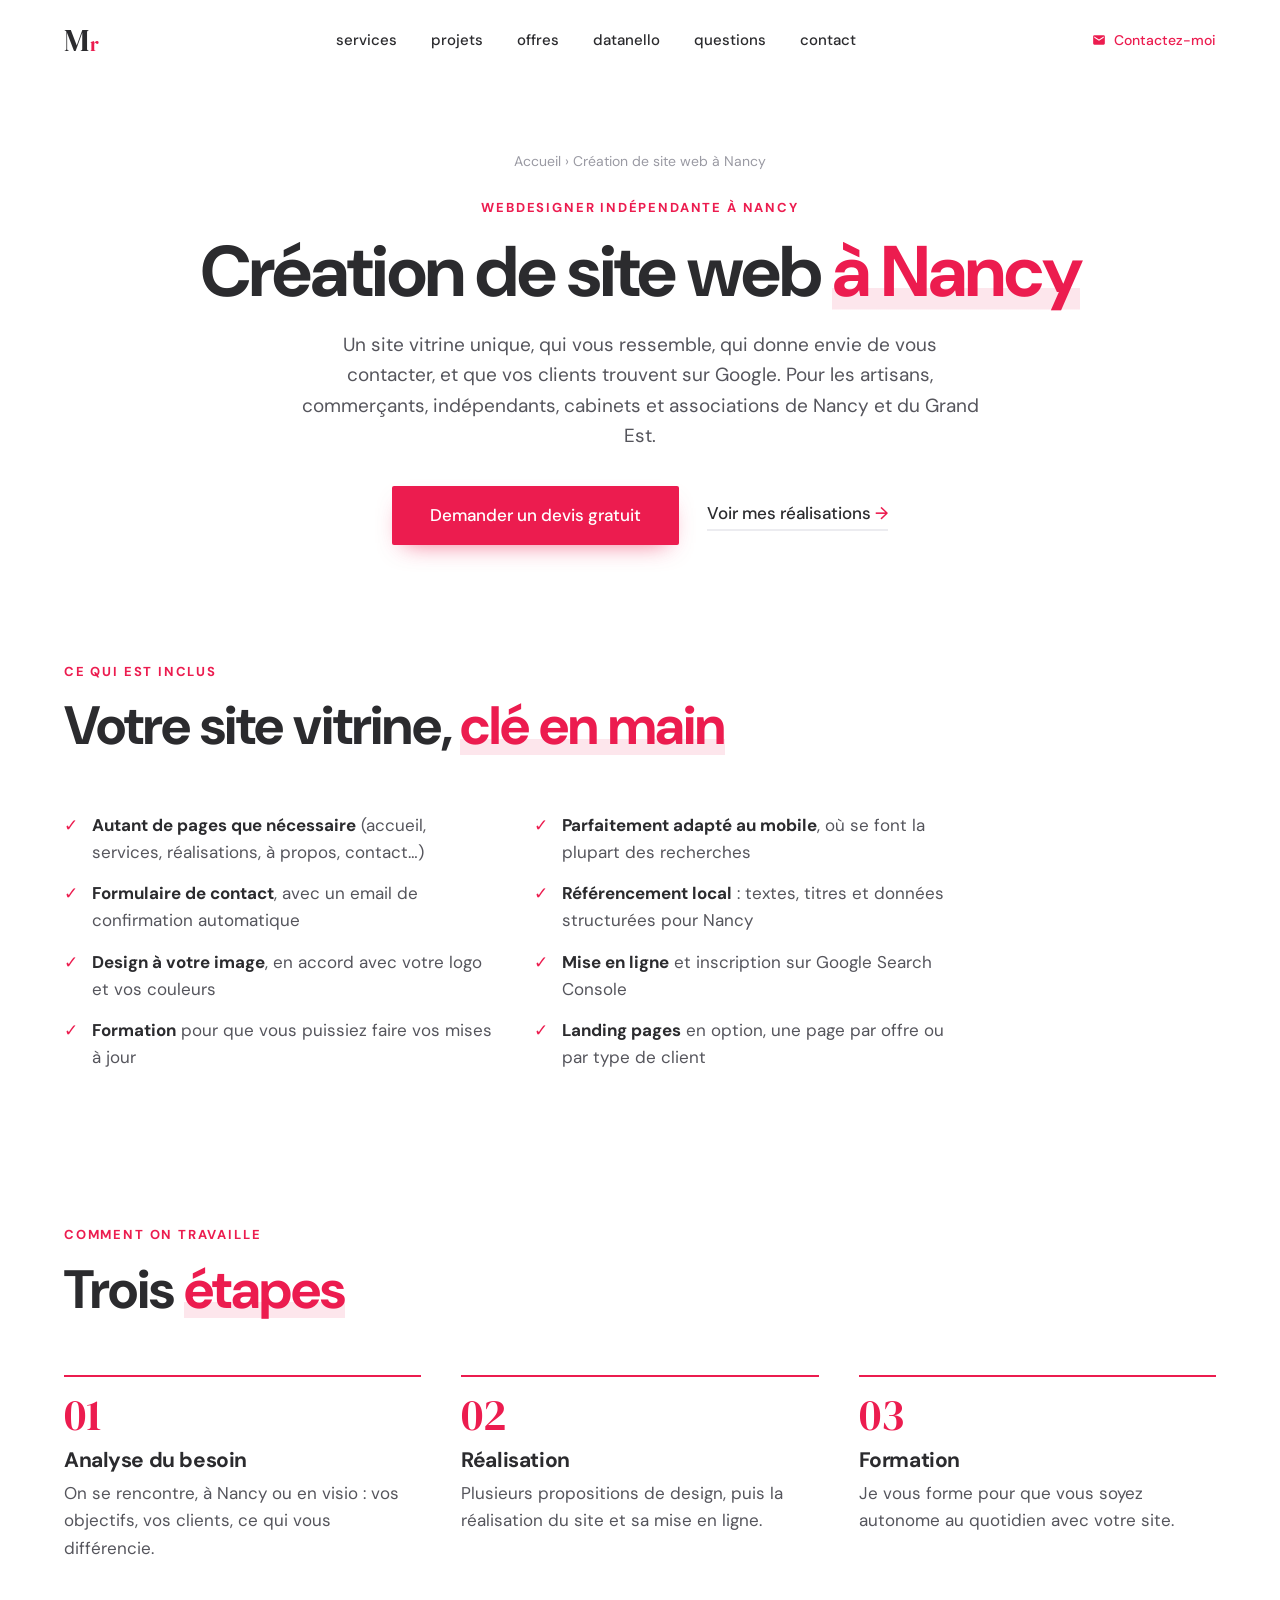
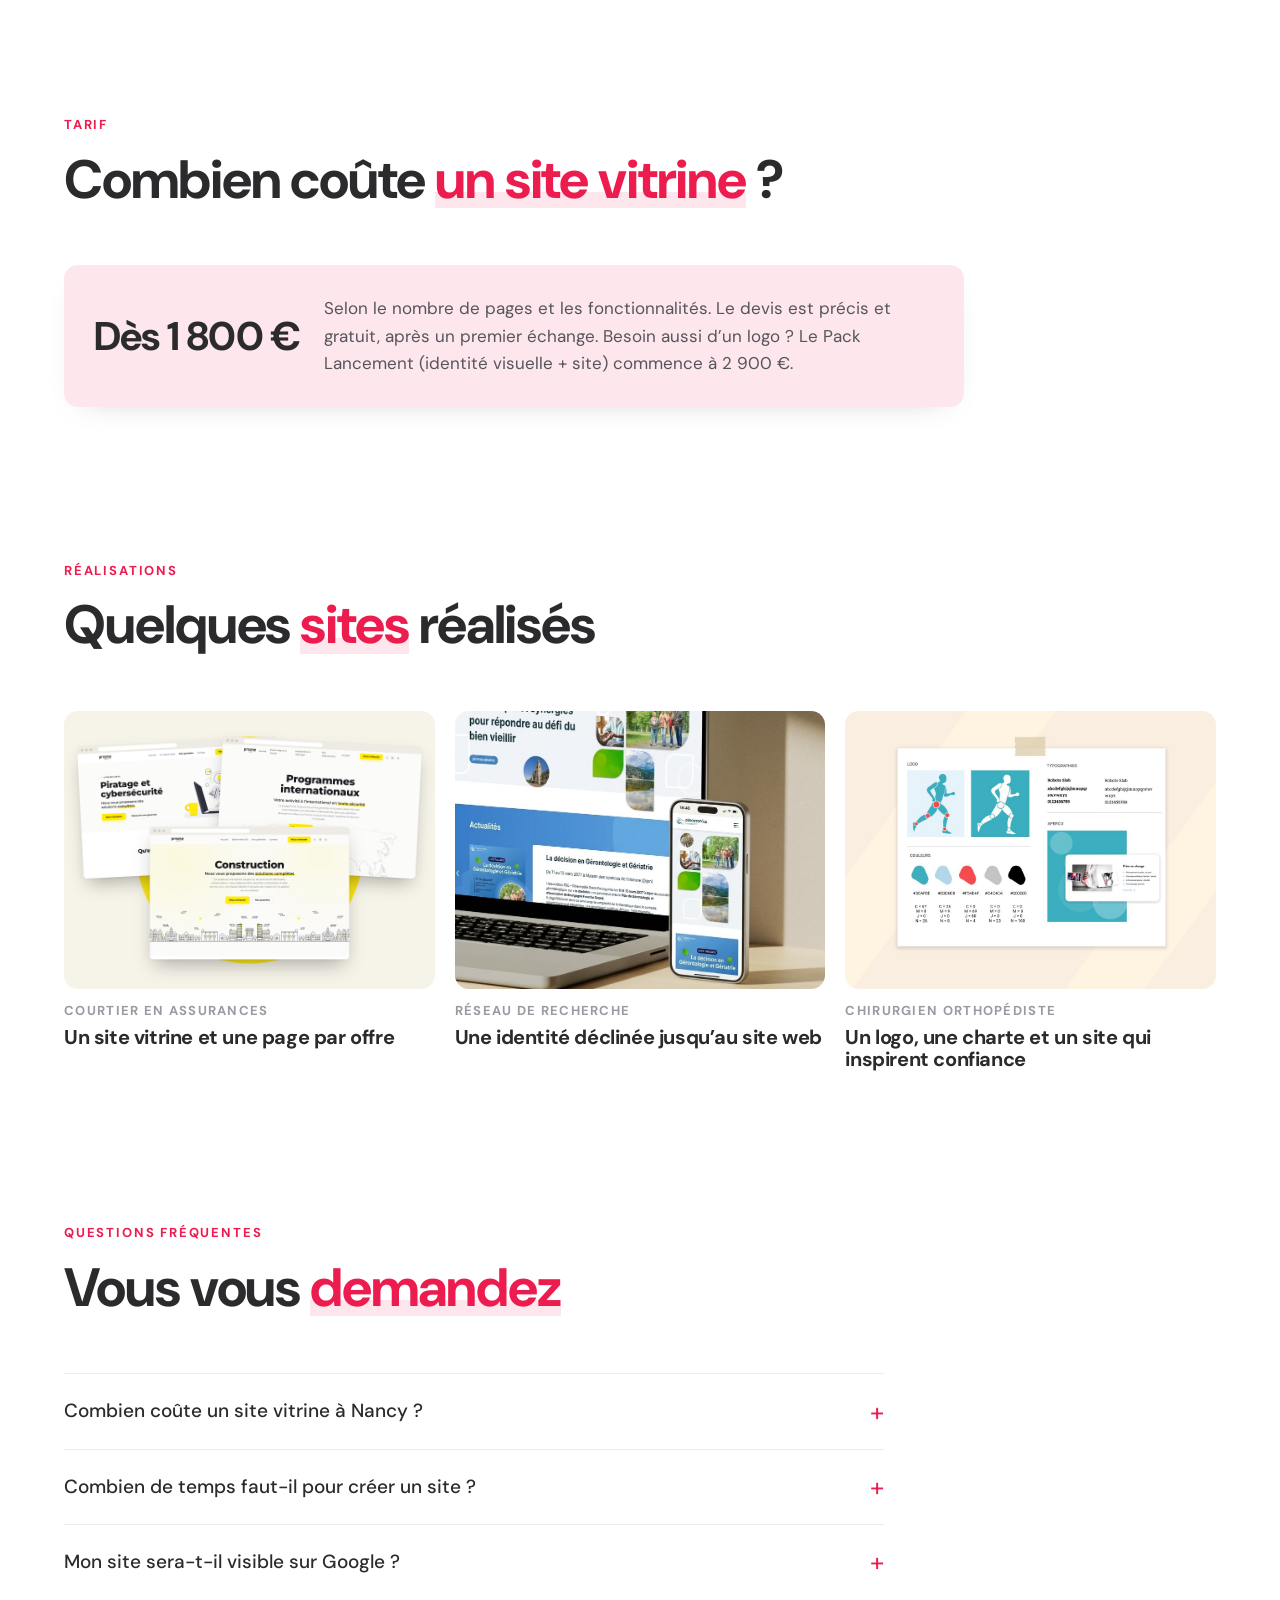
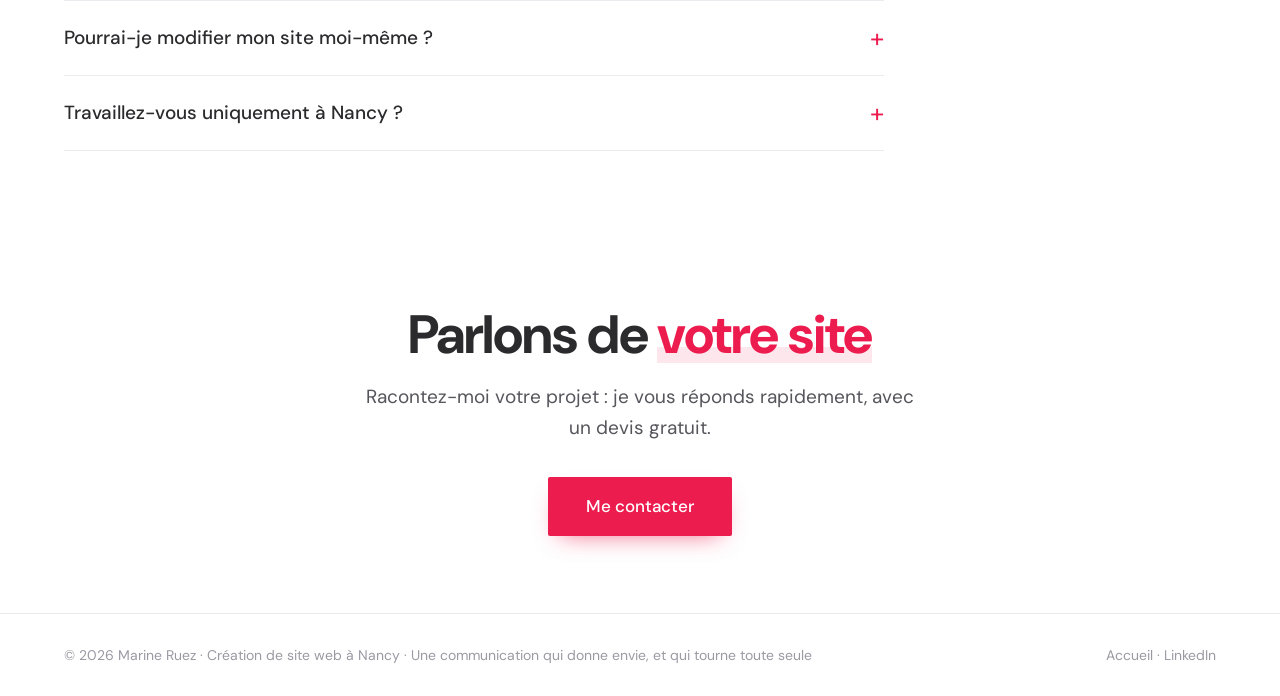
==== commit 96897cf3: "Menu : « site web » retiré, « datanello » ajouté Co-Authored-By: Claude Opus 5.5 <noreply@anthropic." ====
--- a/creation-site-web-nancy/index.html
+++ b/creation-site-web-nancy/index.html
@@ -155,9 +155,9 @@
     <a href="../" class="logo" aria-label="Accueil">M<span>r</span></a>
     <nav class="nav" id="nav" aria-label="Navigation principale">
       <a href="../#services">services</a>
-      <a href="./" class="is-active" aria-current="page">site web</a>
       <a href="../#projets">projets</a>
       <a href="../#offres">offres</a>
+      <a href="../#equipe">datanello</a>
       <a href="#faq">questions</a>
       <a href="../#contact">contact</a>
       <a href="../#contact" class="nav-rdv">Contactez-moi</a>
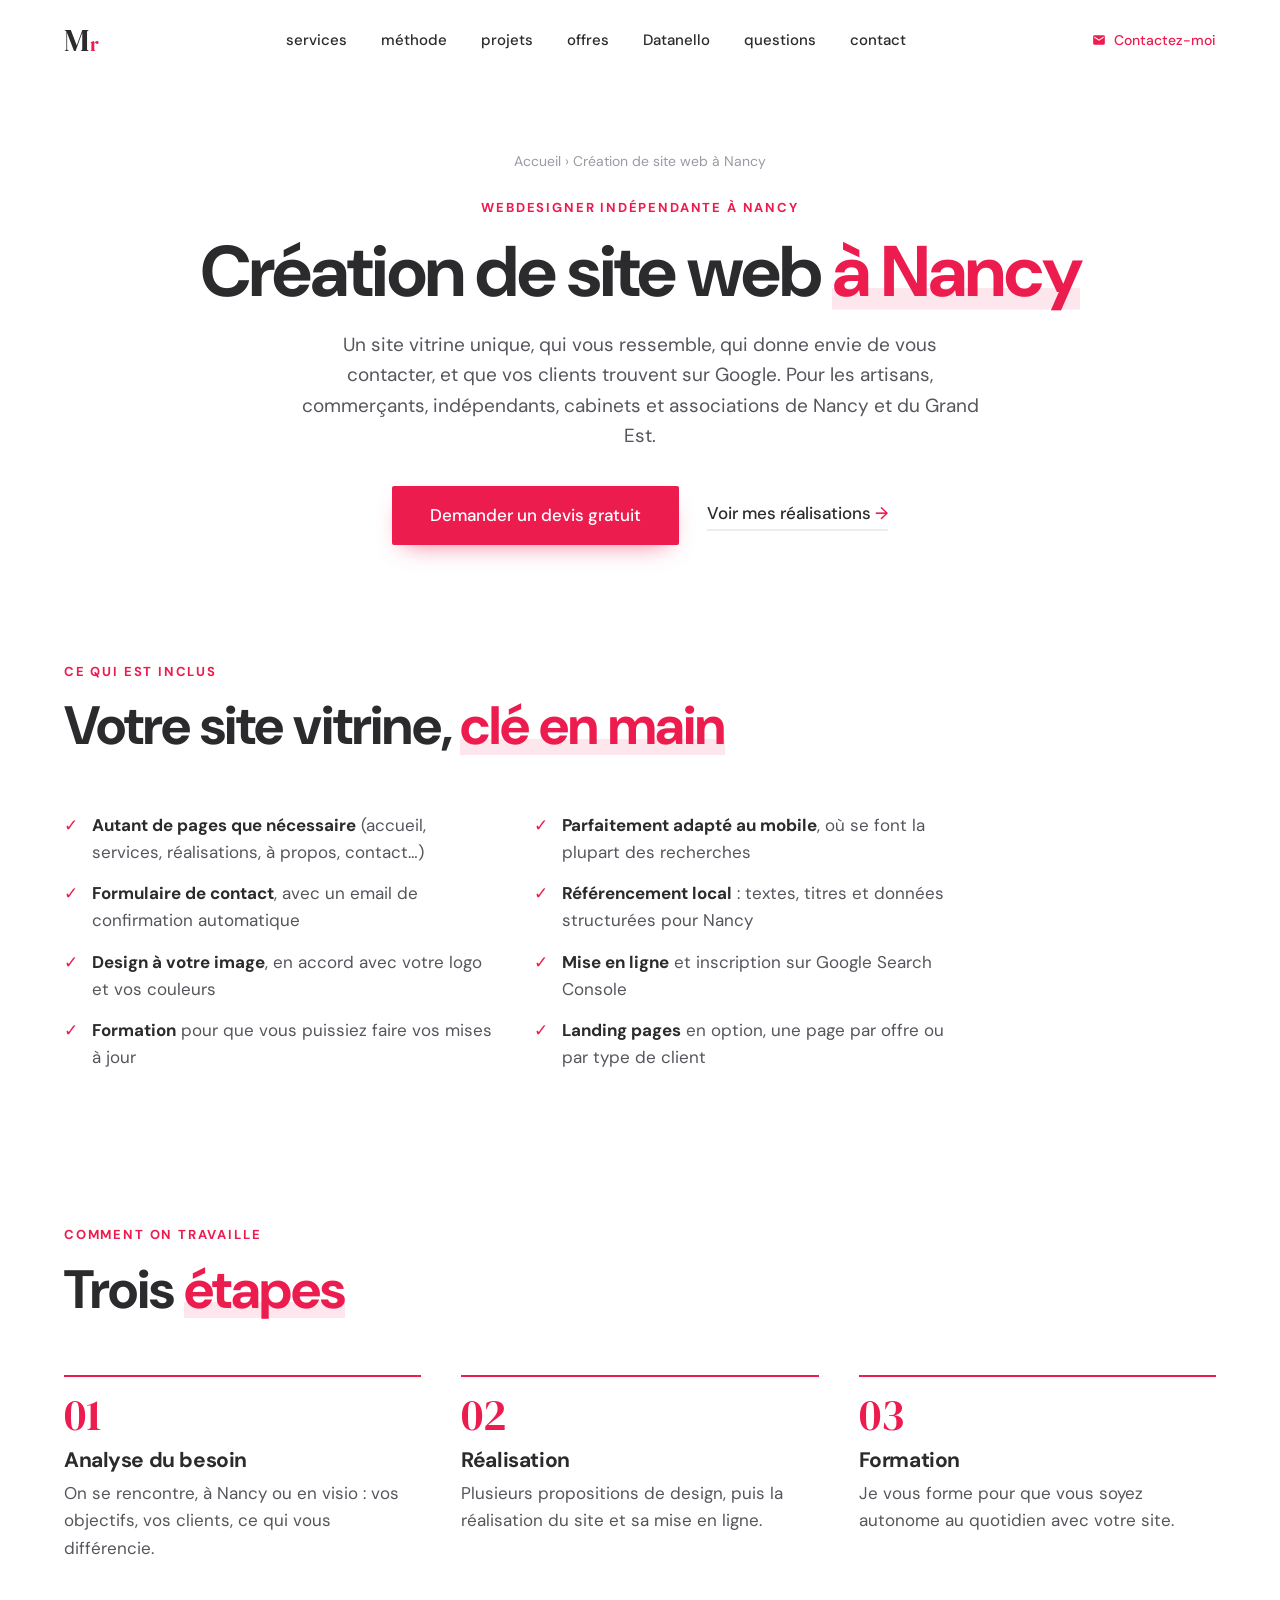
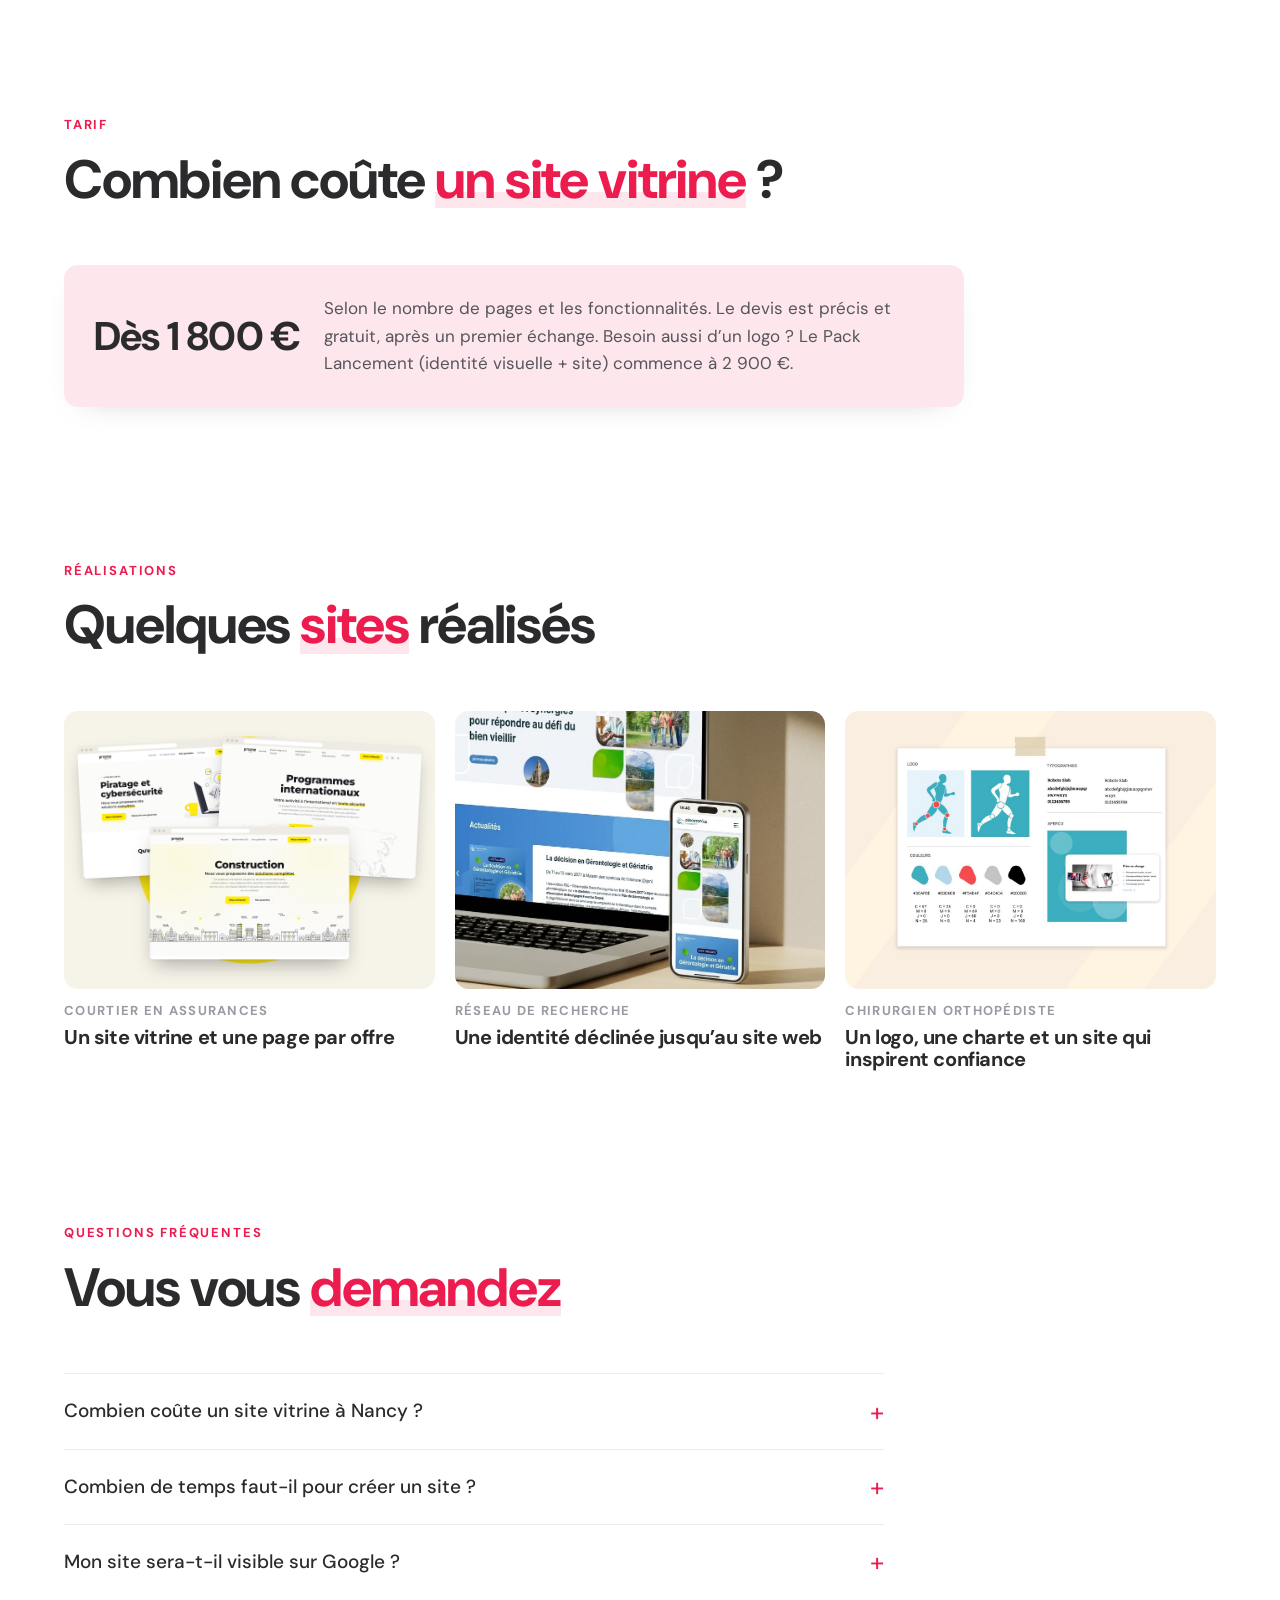
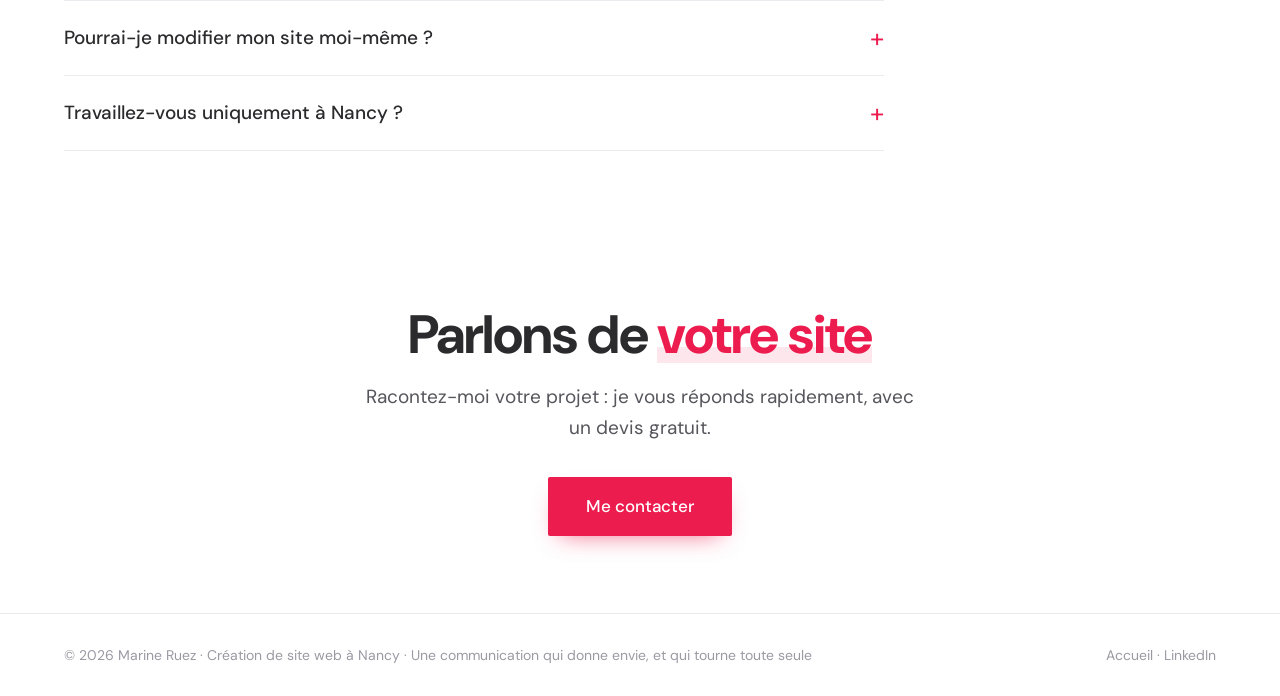
==== commit a6432000: "Menu : ajout de « méthode », « Datanello » avec une majuscule Co-Authored-By: Claude Opus 5.5 <norep" ====
--- a/creation-site-web-nancy/index.html
+++ b/creation-site-web-nancy/index.html
@@ -155,9 +155,10 @@
     <a href="../" class="logo" aria-label="Accueil">M<span>r</span></a>
     <nav class="nav" id="nav" aria-label="Navigation principale">
       <a href="../#services">services</a>
+      <a href="../#methode">méthode</a>
       <a href="../#projets">projets</a>
       <a href="../#offres">offres</a>
-      <a href="../#equipe">datanello</a>
+      <a href="../#equipe">Datanello</a>
       <a href="#faq">questions</a>
       <a href="../#contact">contact</a>
       <a href="../#contact" class="nav-rdv">Contactez-moi</a>
